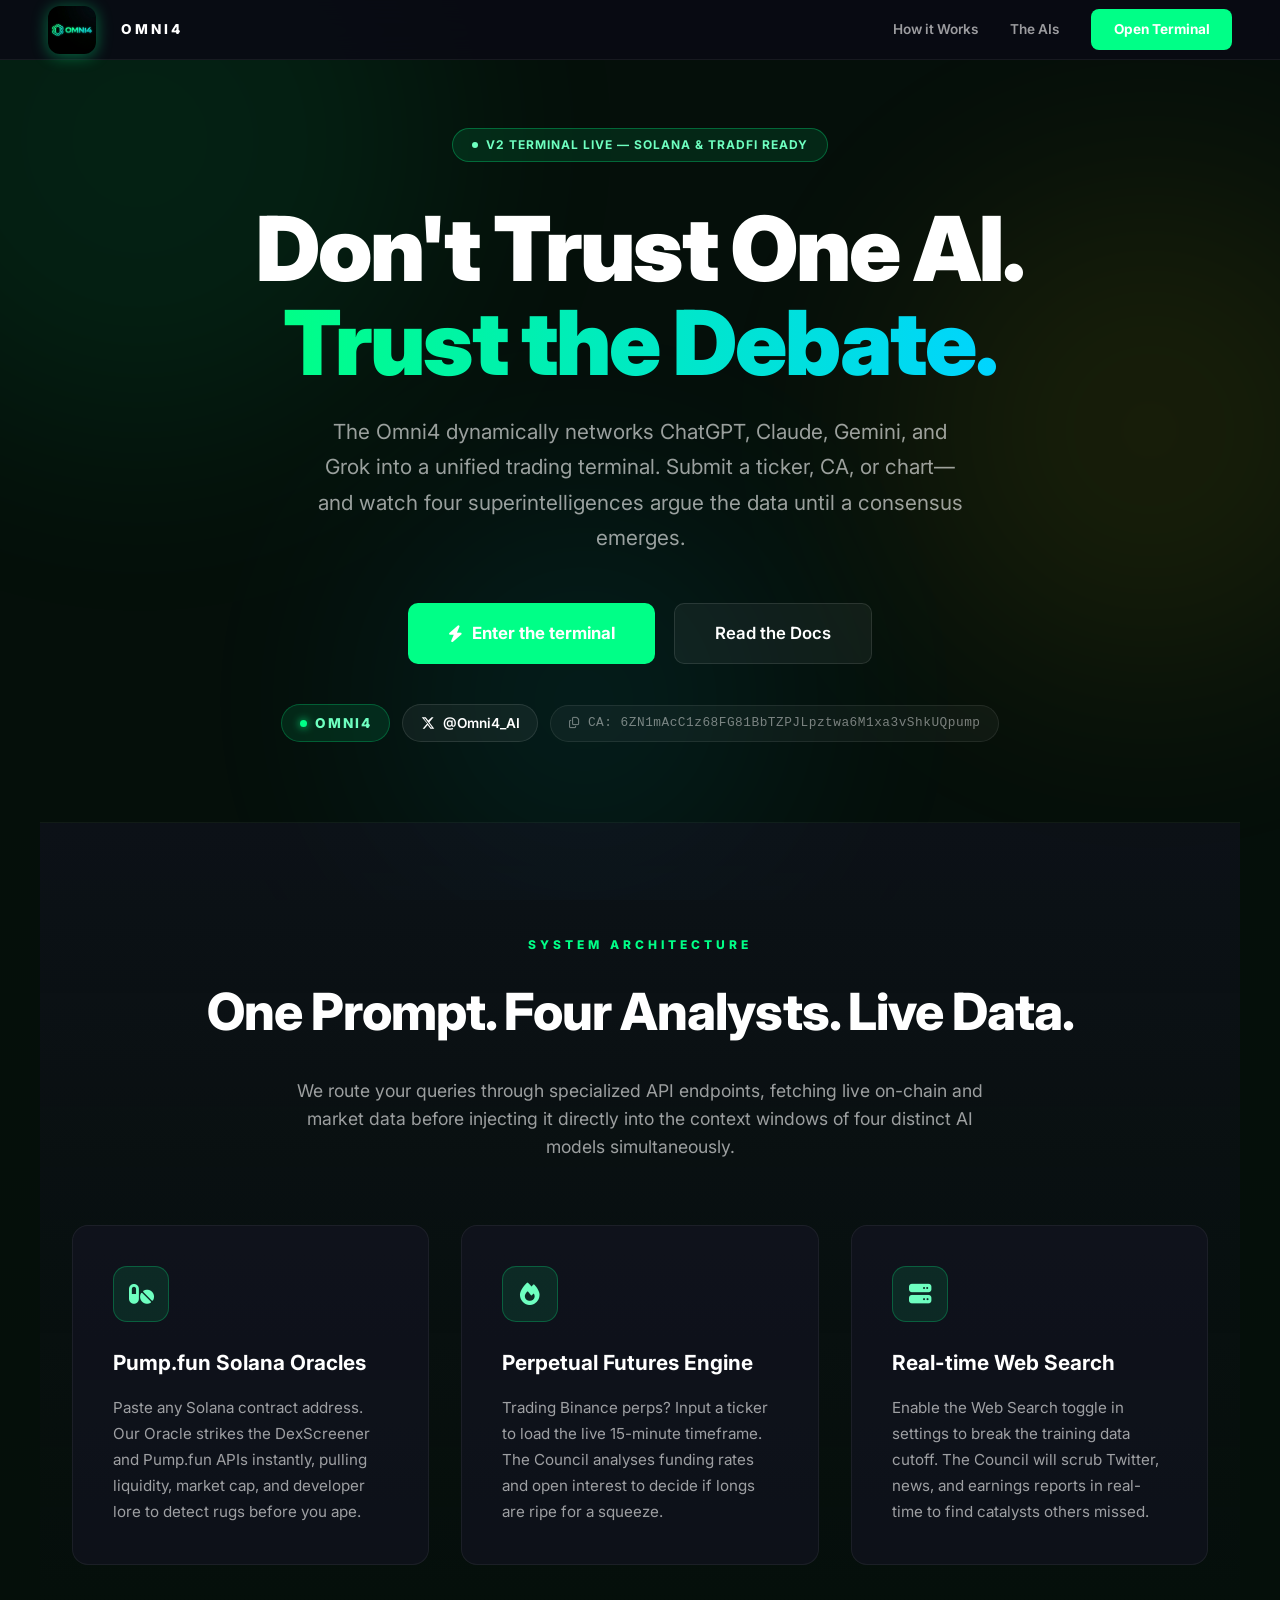
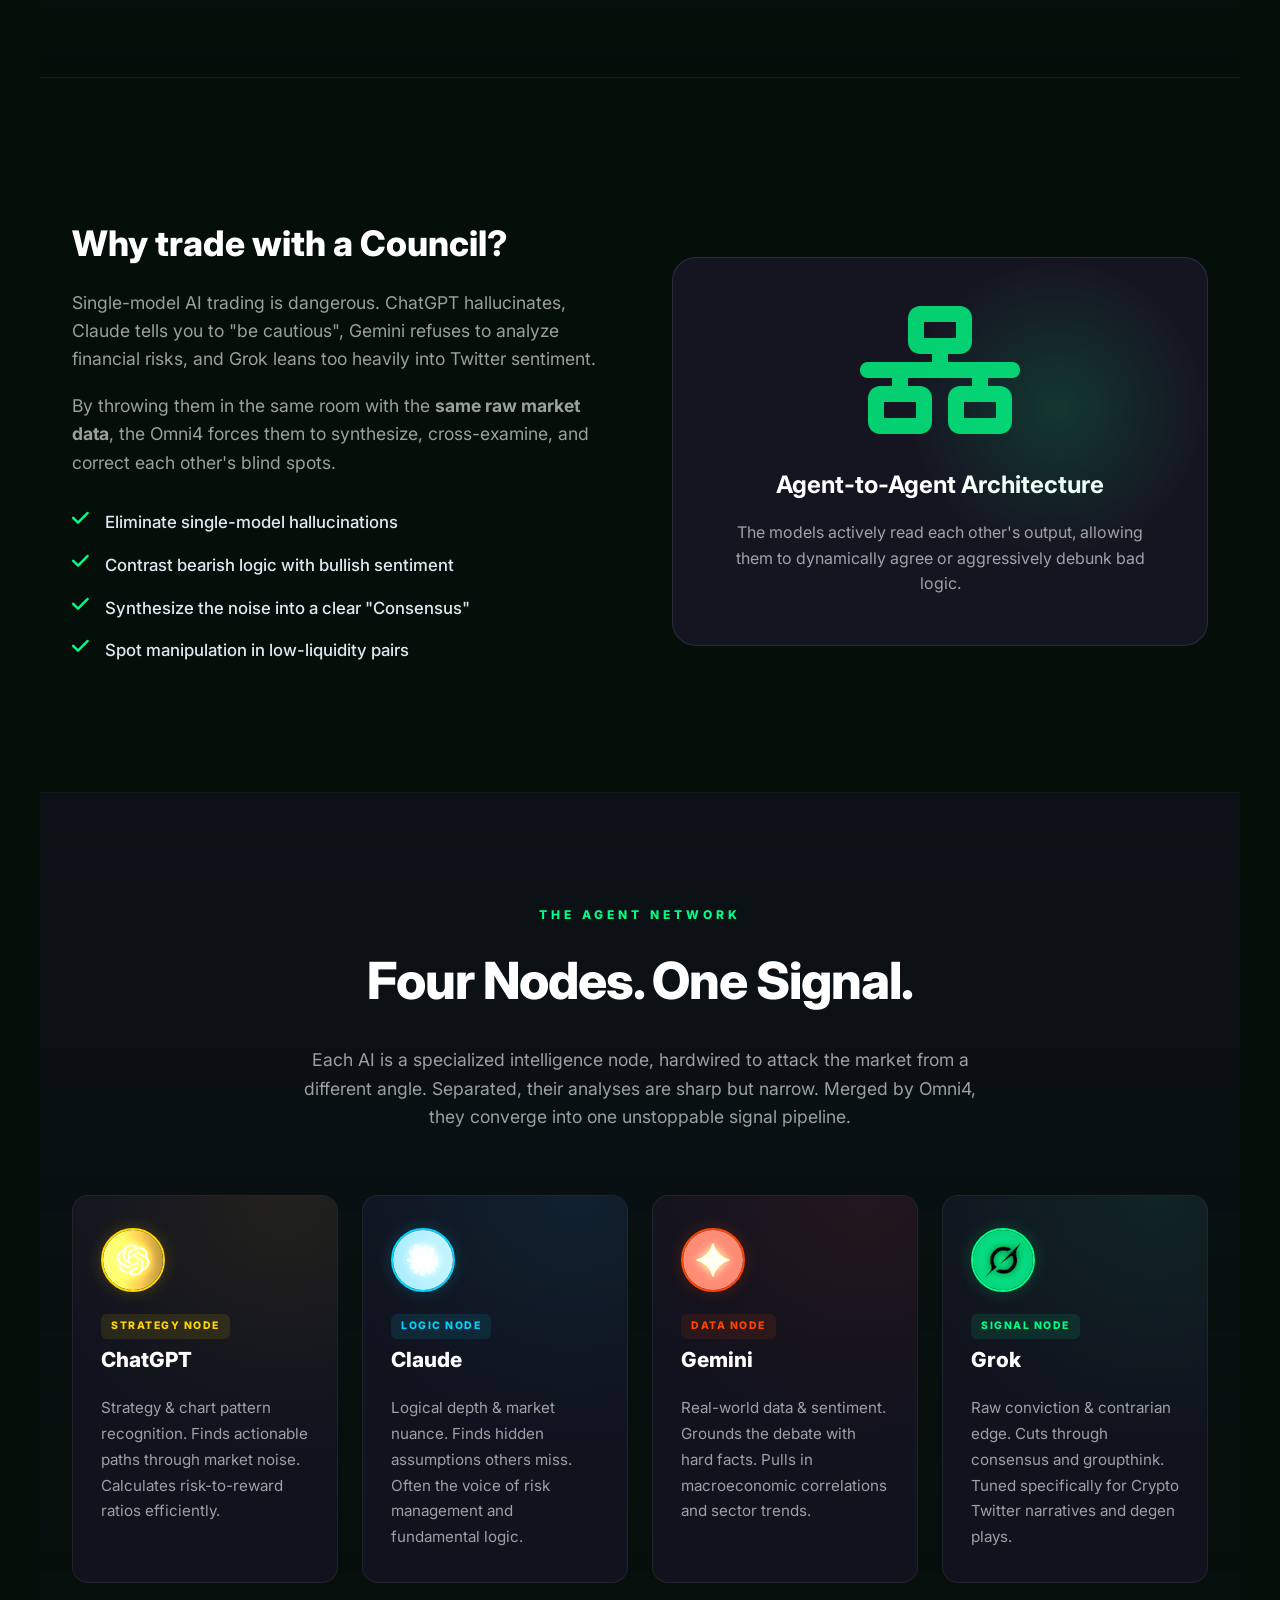
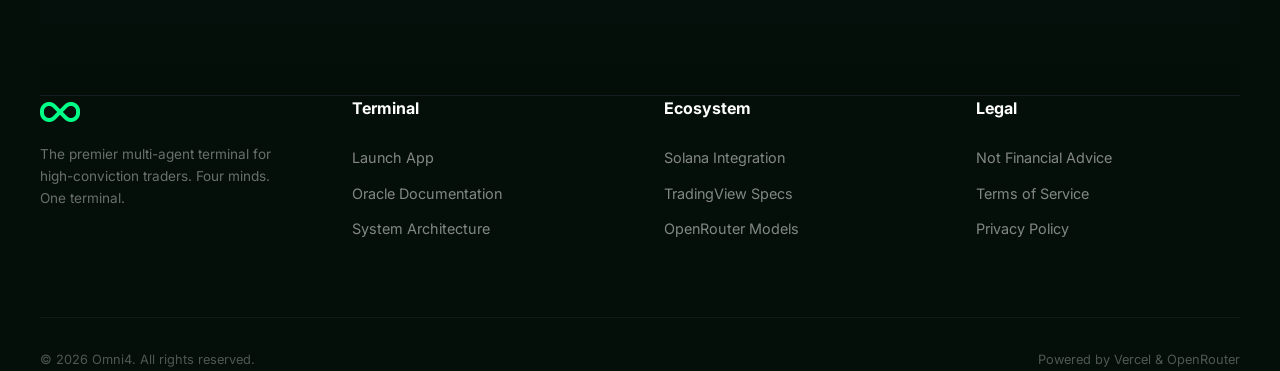
==== index.html @ 37077fad "Update CA and X link for launch" ====
<!DOCTYPE html>
<html lang="en">
<head>
    <meta charset="UTF-8">
    <meta name="viewport" content="width=device-width, initial-scale=1.0">
    <title>Omni4 – Multi-AI Trading Terminal</title>
    <meta name="description" content="Four AI minds. One decision. The Omni4 brings ChatGPT, Claude, Gemini and Grok together to analyse any token, chart or market in real-time.">
    
    <!-- Favicon and Social Meta -->
    <link rel="icon" type="image/png" href="omni4_logo.png">
    <link rel="apple-touch-icon" href="omni4_logo.png">
    <meta property="og:title" content="Omni4 – Multi-AI Trading Terminal">
    <meta property="og:description" content="Four AI minds. One decision. No fluff. The Omni4 terminal.">
    <meta property="og:image" content="omni4_logo.png">
    <meta name="twitter:card" content="summary_large_image">
    <link href="https://fonts.googleapis.com/css2?family=Inter:wght@300;400;500;600;700;800;900&display=swap" rel="stylesheet">
    <link rel="stylesheet" href="https://cdnjs.cloudflare.com/ajax/libs/font-awesome/6.5.1/css/all.min.css">
    <style>
        :root {
            --mind:    #FFD700;
            --space:   #00D4FF;
            --reality: #FF4500;
            --power:   #00FF87;
            --power2:  #00C9A7;
            --bg-dark: #050f0a;
            --panel:   #151522;
        }
        *, *::before, *::after { box-sizing: border-box; margin: 0; padding: 0; }
        body {
            font-family: 'Inter', sans-serif;
            background: var(--bg-dark);
            color: #e2e8f0;
            min-height: 100vh;
            overflow-x: hidden;
            line-height: 1.6;
        }

        /* ── ANIMATED ORB BG ── */
        .orbs {
            position: fixed; inset: 0; z-index: 0; pointer-events: none; overflow: hidden;
        }
        .orb {
            position: absolute; border-radius: 50%;
            filter: blur(120px); opacity: 0.08;
            animation: drift var(--d,28s) ease-in-out infinite alternate;
        }
        .orb-1 { width:600px;height:600px; background:var(--power); top:-160px; left:-160px; --d:32s; }
        .orb-2 { width:500px;height:500px; background:var(--mind);  top:20%; right:-120px; --d:24s; }
        .orb-3 { width:400px;height:400px; background:var(--space); bottom:0; left:30%; --d:20s; }
        @keyframes drift {
            from { transform: translate(0,0) scale(1); }
            to   { transform: translate(40px, 60px) scale(1.1); }
        }

        /* ── NAV ── */
        nav {
            position: fixed; top:0; left:0; right:0; z-index:100;
            height:60px;
            display:flex; align-items:center; padding:0 3rem;
            background: rgba(10,10,20,0.85);
            backdrop-filter: blur(16px);
            border-bottom: 1px solid rgba(255,255,255,0.06);
        }
        .nav-brand {
            display:flex; align-items:center; gap:0.65rem;
        }
        .nav-brand i { color:var(--power); font-size:1.2rem; }
        .nav-brand-name { font-size:0.85rem; font-weight:800; letter-spacing:3px; color:#fff; }
        .nav-right { margin-left:auto; display:flex; align-items:center; gap:2rem; }
        .nav-link { font-size:0.85rem; font-weight:600; color:rgba(255,255,255,0.6); text-decoration:none; transition:color 0.2s; }
        .nav-link:hover { color:#fff; }
        .nav-cta {
            background: var(--power);
            color:#fff; font-size:0.85rem; font-weight:700;
            padding:0.6rem 1.4rem; border-radius:8px;
            text-decoration:none;
            transition:all 0.2s;
        }
        .nav-cta:hover { background:#00c96b; transform:translateY(-1px); box-shadow:0 6px 20px rgba(0,255,135,0.4); }

        /* ── LAYOUT ── */
        .wrapper { position:relative; z-index:1; }

        /* ── HERO ── */
        .hero {
            min-height:90vh;
            display:flex; flex-direction:column;
            align-items:center; justify-content:center;
            padding: 8rem 2rem 5rem;
            text-align:center;
        }
        .hero-badge {
            display:inline-flex; align-items:center; gap:0.5rem;
            background:rgba(0,255,135,0.1);
            border:1px solid rgba(0,255,135,0.3);
            color:#6effc0; font-size:0.75rem; font-weight:700;
            letter-spacing:1px; text-transform:uppercase;
            padding:0.4rem 1.2rem; border-radius:99px;
            margin-bottom:2.5rem;
        }
        .hero-badge-dot {
            width:6px; height:6px; border-radius:50%;
            background:#6effc0; animation:blink 2s infinite;
        }
        @keyframes blink { 0%,100%{opacity:1} 50%{opacity:.3} }

        .hero-title {
            font-size: clamp(3rem, 7vw, 6rem);
            font-weight:900;
            line-height:1.05;
            letter-spacing:-2px;
            color:#fff;
            max-width:1000px;
        }
        .hero-title .highlight {
            background: linear-gradient(90deg, var(--power), var(--space));
            -webkit-background-clip:text; background-clip:text;
            -webkit-text-fill-color:transparent;
        }

        .hero-sub {
            font-size: clamp(1.1rem, 2vw, 1.3rem);
            color:rgba(255,255,255,0.6);
            max-width:650px;
            line-height:1.7;
            margin-top:1.5rem;
        }

        .hero-actions {
            display:flex; gap:1.2rem; margin-top:3rem; flex-wrap:wrap; justify-content:center;
        }
        .btn-primary {
            background:var(--power); color:#fff;
            font-weight:700; font-size:1.05rem;
            padding:1rem 2.5rem; border-radius:10px;
            text-decoration:none; transition:all 0.2s;
            display:flex; align-items:center; gap:0.6rem;
        }
        .btn-primary:hover { background:#00c96b; transform:translateY(-2px); box-shadow:0 12px 30px rgba(0,255,135,0.45); }
        .btn-secondary {
            background:rgba(255,255,255,0.05); color:#fff;
            font-weight:600; font-size:1.05rem;
            padding:1rem 2.5rem; border-radius:10px;
            text-decoration:none; border:1px solid rgba(255,255,255,0.1);
            transition:all 0.2s;
        }
        .btn-secondary:hover { background:rgba(255,255,255,0.1); }

        /* ── SECTION ARCHITECTURE ── */
        .section {
            padding: 7rem 2rem;
            max-width:1200px; margin:0 auto;
        }
        .section-dark {
            background: linear-gradient(to bottom, rgba(20,20,36,0.5), transparent);
            border-top: 1px solid rgba(255,255,255,0.05);
            border-bottom: 1px solid rgba(255,255,255,0.05);
        }
        .section-label {
            text-align:center; font-size:0.75rem; font-weight:800;
            letter-spacing:4px; text-transform:uppercase;
            color:var(--power); margin-bottom:1rem;
        }
        .section-title {
            text-align:center; font-size:clamp(2rem,4vw,3.2rem);
            font-weight:800; color:#fff; letter-spacing:-1px; margin-bottom:1.5rem;
        }
        .section-p {
            text-align:center; color:rgba(255,255,255,0.6); max-width:700px; margin:0 auto 4rem; font-size:1.1rem;
        }

        /* ── HOW IT WORKS (GRID) ── */
        .features-grid {
            display:grid; grid-template-columns:repeat(auto-fit,minmax(320px,1fr)); gap:2rem;
        }
        .feature-box {
            background:rgba(20,20,36,0.6); border:1px solid rgba(255,255,255,0.06);
            border-radius:16px; padding:2.5rem; text-align:left;
            transition:transform 0.2s, border-color 0.2s;
        }
        .feature-box:hover { transform:translateY(-5px); border-color:var(--power); }
        .feature-icon {
            width:56px; height:56px; border-radius:14px;
            background:rgba(0,255,135,0.1); border:1px solid rgba(0,255,135,0.25);
            display:flex; align-items:center; justify-content:center;
            font-size:1.4rem; color:#6effc0; margin-bottom:1.5rem;
        }
        .feature-title { font-size:1.3rem; font-weight:700; color:#fff; margin-bottom:1rem; }
        .feature-desc { font-size:0.95rem; color:rgba(255,255,255,0.6); line-height:1.7; }

        /* ── DATA PANEL (VISUAL) ── */
        .data-showcase {
            background: #060f0a; border:1px solid rgba(0,255,135,0.25);
            border-radius:20px; overflow:hidden;
            box-shadow: 0 30px 60px rgba(0,0,0,0.6);
            margin-top: 5rem;
        }
        .data-header {
            background:rgba(255,255,255,0.03); padding:1rem 2rem; border-bottom:1px solid rgba(255,255,255,0.05);
            display:flex; align-items:center; gap:1rem;
        }
        .data-dot { width:12px; height:12px; border-radius:50%; background:var(--power); }
        .data-content { padding:3rem; text-align:center; }
        .data-content img { max-width:100%; height:auto; border-radius:10px; opacity:0.8; }

        /* ── STONES GRID ── */
        .stones-grid {
            display:grid; grid-template-columns:repeat(auto-fit,minmax(260px,1fr)); gap:1.5rem;
        }
        .stone-card {
            background:rgba(20,20,36,0.8);
            border:1px solid rgba(255,255,255,0.07);
            border-radius:16px;
            padding:2rem 1.75rem;
            display:flex; flex-direction:column; gap:1.2rem;
            transition:all 0.3s cubic-bezier(0.4, 0, 0.2, 1);
            position:relative; overflow:hidden;
        }
        .stone-card::before {
            content:'';
            position:absolute; inset:0;
            background:radial-gradient(circle at 80% 0%, var(--sc, transparent), transparent 60%);
            opacity:0.07; pointer-events:none;
            transition:opacity 0.3s;
        }
        .stone-card:hover { transform:translateY(-6px); border-color:var(--sc,rgba(255,255,255,0.15)); box-shadow:0 25px 50px rgba(0,0,0,0.5); }
        .stone-card:hover::before { opacity:0.18; }

        .stone-card.mind    { --sc:var(--mind); }
        .stone-card.space   { --sc:var(--space); }
        .stone-card.reality { --sc:var(--reality); }
        .stone-card.power   { --sc:var(--power); }

        .stone-avatar {
            width:64px; height:64px; border-radius:50%;
            display:flex; align-items:center; justify-content:center;
            border:2px solid var(--sc, rgba(255,255,255,0.2));
            box-shadow:0 0 20px rgba(0,0,0,0.5);
            background:rgba(0,0,0,0.6);
            overflow:hidden;
        }
        .stone-avatar img { width:100%; height:100%; border-radius:50%; object-fit:cover; transform:scale(1.48); }

        .stone-name { font-size:1.3rem; font-weight:800; color:#fff; }
        .stone-tag  {
            display:inline-block; font-size:0.65rem; font-weight:800;
            letter-spacing:1.5px; text-transform:uppercase;
            padding:4px 10px; border-radius:6px;
            background:rgba(255,255,255,0.08);
            color:var(--sc, var(--text-2));
            margin-bottom:0.25rem;
        }
        .stone-desc { font-size:0.95rem; color:rgba(255,255,255,0.6); line-height:1.7; }

        /* ── INFO BLOCKS (WHY CHOOSE) ── */
        .info-grid {
            display:grid; grid-template-columns: 1fr 1fr; gap:4rem; align-items:center;
            margin-top:2rem;
        }
        .info-text h3 { font-size:2.2rem; font-weight:800; color:#fff; margin-bottom:1.5rem; line-height:1.2; }
        .info-text p { font-size:1.1rem; color:rgba(255,255,255,0.6); margin-bottom:1.2rem; }
        .info-list { list-style:none; margin-top:2rem; }
        .info-list li { display:flex; gap:1rem; margin-bottom:1rem; font-size:1.05rem; font-weight:500; }
        .info-list i { color:var(--power); font-size:1.2rem; }
        .info-visual { background:var(--panel); border:1px solid rgba(255,255,255,0.1); border-radius:24px; padding:3rem; position:relative; overflow:hidden; }
        .info-visual::after { content:''; position:absolute; top:0; right:0; width:300px; height:300px; background:radial-gradient(circle, rgba(0,255,135,0.15), transparent 70%); }
        
        @media (max-width: 900px) {
            .info-grid { grid-template-columns: 1fr; gap:2rem; }
            .info-visual { order: -1; }
        }
        
        @media (max-width: 768px) {
            /* ── NAV ── */
            nav { padding: 0 1.25rem; height: 65px; background: rgba(10,10,20,0.95); }
            .nav-link { display: none; }
            .nav-cta { padding: 0.5rem 1rem; font-size: 0.75rem; border-radius: 6px; box-shadow: 0 0 15px rgba(0,255,135,0.2); }
            .nav-brand { gap: 0.5rem; }
            
            /* ── HERO OVERHAUL ── */
            .hero { padding: 8rem 1.25rem 4rem; min-height: auto; }
            
            /* Sleeker mobile badge */
            .hero-badge { 
                margin-bottom: 2rem; 
                font-size: 0.7rem; 
                padding: 0.4rem 1rem; 
                background: rgba(0,255,135,0.07);
                border-color: rgba(0,255,135,0.2);
                backdrop-filter: blur(10px);
            }
            
            /* Tighter, punchier hero text */
            .hero-title { font-size: 2.8rem; margin-bottom: 1.25rem; letter-spacing: -1.5px; }
            .hero-sub { font-size: 1.05rem; padding: 0 0.5rem; margin-bottom: 2.5rem; line-height: 1.6; }
            
            /* Premium stacked buttons */
            .hero-actions { flex-direction: column; width: 100%; gap: 1rem; margin-top: 0; }
            .btn-primary, .btn-secondary { 
                width: 100%; 
                justify-content: center; 
                padding: 1.15rem; 
                font-size: 1.1rem;
                border-radius: 12px;
            }
            .btn-primary {
                box-shadow: 0 4px 25px rgba(0,255,135,0.3);
            }
            .btn-secondary {
                background: rgba(255,255,255,0.03);
                backdrop-filter: blur(10px);
                border-color: rgba(255,255,255,0.08);
            }
            .btn-primary:active, .btn-secondary:active { transform: scale(0.98); }
            
            /* ── RHYTHM & SPACING ── */
            .section { padding: 5rem 1.25rem; }
            .section-label { font-size: 0.7rem; letter-spacing: 3px; margin-bottom: 0.75rem; }
            .section-title { font-size: 2rem; margin-bottom: 1.25rem; letter-spacing: -0.5px; }
            .section-p { font-size: 1rem; margin-bottom: 3rem; }
            
            /* ── DATA GRID (Features) ── */
            .data-grid { grid-template-columns: 1fr; gap: 1.5rem; }
            .data-item { padding: 1.5rem; border-radius: 16px; background: rgba(20,20,36,0.5); }
            
            /* ── STONES GRID ── */
            .stones-grid { grid-template-columns: 1fr; gap: 1.25rem; }
            .stone-card { 
                padding: 1.5rem; 
                border-radius: 16px;
                background: linear-gradient(145deg, rgba(20,20,36,0.9), rgba(15,15,25,0.95));
                border-color: rgba(255,255,255,0.04);
            }
            .stone-card::after {
                content: '';
                position: absolute; top: 0; left: 0; right: 0; height: 1px;
                background: linear-gradient(90deg, transparent, var(--sc), transparent);
                opacity: 0.3;
            }
            
            /* ── INFO BLOCKS ── */
            .info-grid { gap: 2.5rem; margin-top: 1rem; }
            .info-visual { padding: 1.5rem; border-radius: 16px; }
            .info-text h3 { font-size: 1.8rem; margin-bottom: 1rem; }
            .info-text p { font-size: 1rem; line-height: 1.6; }
            .info-list { margin-top: 1.5rem; }
            .info-list li { font-size: 1rem; align-items: flex-start; }
            .info-list i { margin-top: 4px; }
            
            /* ── FOOTER ── */
            footer { padding: 4rem 1.5rem 2rem; }
            .footer-content { gap: 2.5rem; }
            .footer-col { text-align: center; }
            .footer-col h4 { font-size: 1.1rem; }
            .footer-brand p { margin: 0 auto; line-height: 1.6; }
            .footer-bottom { 
                flex-direction: column; gap: 1.25rem; 
                text-align: center; margin-top: 3rem; 
                padding-top: 1.5rem;
            }
        }
        .footer-content {
            max-width:1200px; margin:0 auto;
            display:grid; grid-template-columns: repeat(auto-fit, minmax(200px, 1fr)); gap:3rem;
        }
        .footer-col h4 { color:#fff; font-size:1rem; margin-bottom:1.5rem; font-weight:700; }
        .footer-col a { display:block; color:rgba(255,255,255,0.5); text-decoration:none; margin-bottom:0.8rem; font-size:0.9rem; transition:color 0.2s; }
        .footer-col a:hover { color:var(--power); }
        .footer-brand i { color:var(--power); font-size:2rem; margin-bottom:1rem; }
        .footer-brand p { color:rgba(255,255,255,0.4); font-size:0.85rem; max-width:250px; }
        .footer-bottom {
            max-width:1200px; margin:4rem auto 0; padding-top:2rem;
            border-top:1px solid rgba(255,255,255,0.05);
            display:flex; justify-content:space-between; color:rgba(255,255,255,0.3); font-size:0.8rem;
        }
        /* Mobile Responsiveness */
        @media (max-width: 768px) {
            nav { flex-direction: column; padding: 15px; gap: 15px; text-align: center; }
            .nav-right { flex-direction: column; width: 100%; gap: 10px; }
            .nav-right a, .nav-right button { width: 100%; justify-content: center; }
            .hero h1 { font-size: 2.5rem; line-height: 1.1; }
            .hero-subtitle { font-size: 1rem; padding: 0 15px; }
            .stones-grid, .arch-grid { grid-template-columns: 1fr; padding: 0 15px; }
            .section-title { font-size: 2rem; }
            .stones-section, .architecture-section { padding: 40px 0; }
        }
    </style>
</head>
<body>
    <div class="orbs">
        <div class="orb orb-1"></div>
        <div class="orb orb-2"></div>
        <div class="orb orb-3"></div>
    </div>

    <!-- NAVBAR -->
    <nav>
        <div class="nav-brand">
            <img src="omni4_logo.png" alt="Omni4 Logo" style="height:48px; width:auto; border-radius:12px; margin-right:15px; filter: drop-shadow(0 2px 8px rgba(0,255,135,0.4));">
            <span class="nav-brand-name">OMNI4</span>
        </div>
        <div class="nav-right">
            <a href="#how-it-works" class="nav-link">How it Works</a>
            <a href="#the-council" class="nav-link">The AIs</a>
            <a href="app.html" class="nav-cta">Open Terminal</a>
        </div>
    </nav>

    <div class="wrapper">
        <!-- HERO -->
        <section class="hero">
            <div class="hero-badge">
                <div class="hero-badge-dot"></div>
                V2 TERMINAL LIVE — SOLANA & TRADFI READY
            </div>
            <h1 class="hero-title">
                Don't Trust One AI.<br>
                <span class="highlight">Trust the Debate.</span>
            </h1>
            <p class="hero-sub">
                The Omni4 dynamically networks ChatGPT, Claude, Gemini, and Grok into a unified trading terminal. Submit a ticker, CA, or chart—and watch four superintelligences argue the data until a consensus emerges.
            </p>
            <div class="hero-actions">
                <a href="app.html" class="btn-primary">
                    <i class="fa-solid fa-bolt"></i> Enter the terminal
                </a>
                <a href="#how-it-works" class="btn-secondary">Read the Docs</a>
            </div>
            <div style="margin-top:2.5rem; display:flex; flex-wrap:wrap; align-items:center; justify-content:center; gap:0.75rem;">
                <!-- Ticker pill -->
                <div style="display:flex;align-items:center;gap:0.5rem;background:rgba(0,255,135,0.1);border:1px solid rgba(0,255,135,0.25);padding:0.45rem 1.1rem;border-radius:99px;">
                    <div style="width:7px;height:7px;border-radius:50%;background:#00FF87;box-shadow:0 0 8px #00FF87;animation:blink 2s infinite;"></div>
                    <span style="font-size:0.85rem;font-weight:800;letter-spacing:2px;color:#6effc0;">OMNI4</span>
                </div>
                <!-- X / Twitter link -->
                <a href="https://x.com/Omni4_AI" target="_blank" rel="noopener" style="display:flex;align-items:center;gap:0.5rem;background:rgba(255,255,255,0.05);border:1px solid rgba(255,255,255,0.1);padding:0.45rem 1.1rem;border-radius:99px;text-decoration:none;color:#fff;font-size:0.85rem;font-weight:600;transition:all 0.2s;" onmouseover="this.style.borderColor='#6effc0';this.style.color='#6effc0'" onmouseout="this.style.borderColor='rgba(255,255,255,0.1)';this.style.color='#fff'">
                    <svg width="14" height="14" viewBox="0 0 24 24" fill="currentColor"><path d="M18.244 2.25h3.308l-7.227 8.26 8.502 11.24H16.17l-4.714-6.231-5.401 6.231H2.744l7.737-8.835L1.254 2.25H8.08l4.261 5.632 5.903-5.632zm-1.161 17.52h1.833L7.084 4.126H5.117z"/></svg>
                    @Omni4_AI
                </a>
                <!-- CA copy box -->
                <div id="ca-box" onclick="navigator.clipboard.writeText('6ZN1mAcC1z68FG81BbTZPJLpztwa6M1xa3vShkUQpump'); this.querySelector('.ca-label').textContent='Copied!'; setTimeout(()=>this.querySelector('.ca-label').textContent='CA: 6ZN1mAcC1z68FG81BbTZPJLpztwa6M1xa3vShkUQpump',2000);"
                    style="display:flex;align-items:center;gap:0.5rem;background:rgba(255,255,255,0.04);border:1px solid rgba(255,255,255,0.08);padding:0.45rem 1.1rem;border-radius:99px;cursor:pointer;transition:all 0.2s;"
                    onmouseover="this.style.borderColor='rgba(155,48,255,0.5)'" onmouseout="this.style.borderColor='rgba(255,255,255,0.08)'">
                    <i class="fa-regular fa-copy" style="font-size:0.75rem;color:rgba(255,255,255,0.4);"></i>
                    <span class="ca-label" style="font-size:0.8rem;color:rgba(255,255,255,0.45);font-family:monospace;letter-spacing:0.5px;">CA: 6ZN1mAcC1z68FG81BbTZPJLpztwa6M1xa3vShkUQpump</span>
                </div>
            </div>

        </section>

        <!-- HOW IT WORKS -->
        <section class="section section-dark" id="how-it-works">
            <p class="section-label">System Architecture</p>
            <h2 class="section-title">One Prompt. Four Analysts. Live Data.</h2>
            <p class="section-p">We route your queries through specialized API endpoints, fetching live on-chain and market data before injecting it directly into the context windows of four distinct AI models simultaneously.</p>
            
            <div class="features-grid">
                <div class="feature-box">
                    <div class="feature-icon"><i class="fa-solid fa-pills"></i></div>
                    <h3 class="feature-title">Pump.fun Solana Oracles</h3>
                    <p class="feature-desc">Paste any Solana contract address. Our Oracle strikes the DexScreener and Pump.fun APIs instantly, pulling liquidity, market cap, and developer lore to detect rugs before you ape.</p>
                </div>
                <div class="feature-box">
                    <div class="feature-icon"><i class="fa-solid fa-fire"></i></div>
                    <h3 class="feature-title">Perpetual Futures Engine</h3>
                    <p class="feature-desc">Trading Binance perps? Input a ticker to load the live 15-minute timeframe. The Council analyses funding rates and open interest to decide if longs are ripe for a squeeze.</p>
                </div>
                <div class="feature-box">
                    <div class="feature-icon"><i class="fa-solid fa-server"></i></div>
                    <h3 class="feature-title">Real-time Web Search</h3>
                    <p class="feature-desc">Enable the Web Search toggle in settings to break the training data cutoff. The Council will scrub Twitter, news, and earnings reports in real-time to find catalysts others missed.</p>
                </div>
            </div>
        </section>

        <!-- WHY THE COUNCIL -->
        <section class="section">
            <div class="info-grid">
                <div class="info-text">
                    <h3>Why trade with a Council?</h3>
                    <p>Single-model AI trading is dangerous. ChatGPT hallucinates, Claude tells you to "be cautious", Gemini refuses to analyze financial risks, and Grok leans too heavily into Twitter sentiment.</p>
                    <p>By throwing them in the same room with the <strong>same raw market data</strong>, the Omni4 forces them to synthesize, cross-examine, and correct each other's blind spots.</p>
                    <ul class="info-list">
                        <li><i class="fa-solid fa-check"></i> Eliminate single-model hallucinations</li>
                        <li><i class="fa-solid fa-check"></i> Contrast bearish logic with bullish sentiment</li>
                        <li><i class="fa-solid fa-check"></i> Synthesize the noise into a clear "Consensus"</li>
                        <li><i class="fa-solid fa-check"></i> Spot manipulation in low-liquidity pairs</li>
                    </ul>
                </div>
                <div class="info-visual" style="text-align:center;">
                    <i class="fa-solid fa-network-wired" style="font-size:8rem; color:var(--power); opacity:0.8;"></i>
                    <h4 style="margin-top:2rem; font-size:1.5rem; color:#fff;">Agent-to-Agent Architecture</h4>
                    <p style="color:rgba(255,255,255,0.6); margin-top:1rem;">The models actively read each other's output, allowing them to dynamically agree or aggressively debunk bad logic.</p>
                </div>
            </div>
        </section>

        <!-- THE NODES -->
        <section class="section section-dark" id="the-council">
            <p class="section-label">The Agent Network</p>
            <h2 class="section-title">Four Nodes. One Signal.</h2>
            <p class="section-p">Each AI is a specialized intelligence node, hardwired to attack the market from a different angle. Separated, their analyses are sharp but narrow. Merged by Omni4, they converge into one unstoppable signal pipeline.</p>
            
            <div class="stones-grid">
                <div class="stone-card mind">
                    <div class="stone-avatar" style="border-color:var(--mind);box-shadow:0 0 16px rgba(255,215,0,0.2);">
                        <img src="gpt_logo.png" alt="ChatGPT" style="filter:sepia(1) saturate(2.5) hue-rotate(5deg) brightness(1.2) drop-shadow(0 2px 3px rgba(0,0,0,0.7));">
                    </div>
                    <div>
                        <div class="stone-tag" style="background:rgba(255,215,0,0.1);color:var(--mind);">STRATEGY NODE</div>
                        <div class="stone-name">ChatGPT</div>
                    </div>
                    <p class="stone-desc">Strategy & chart pattern recognition. Finds actionable paths through market noise. Calculates risk-to-reward ratios efficiently.</p>
                </div>
                <div class="stone-card space">
                    <div class="stone-avatar" style="border-color:var(--space);box-shadow:0 0 16px rgba(0,212,255,0.2);">
                        <img src="claude_logo.png" alt="Claude" style="filter:sepia(1) saturate(2.5) hue-rotate(175deg) brightness(1.1) drop-shadow(0 2px 3px rgba(0,0,0,0.7));">
                    </div>
                    <div>
                        <div class="stone-tag" style="background:rgba(0,212,255,0.1);color:var(--space);">LOGIC NODE</div>
                        <div class="stone-name">Claude</div>
                    </div>
                    <p class="stone-desc">Logical depth & market nuance. Finds hidden assumptions others miss. Often the voice of risk management and fundamental logic.</p>
                </div>
                <div class="stone-card reality">
                    <div class="stone-avatar" style="border-color:var(--reality);box-shadow:0 0 16px rgba(255,69,0,0.2);">
                        <img src="gemini_logo.png" alt="Gemini" style="filter:sepia(1) saturate(3) hue-rotate(320deg) brightness(1.1) drop-shadow(0 2px 3px rgba(0,0,0,0.7));">
                    </div>
                    <div>
                        <div class="stone-tag" style="background:rgba(255,69,0,0.1);color:var(--reality);">DATA NODE</div>
                        <div class="stone-name">Gemini</div>
                    </div>
                    <p class="stone-desc">Real-world data & sentiment. Grounds the debate with hard facts. Pulls in macroeconomic correlations and sector trends.</p>
                </div>
                <div class="stone-card power">
                    <div class="stone-avatar" style="border-color:var(--power);box-shadow:0 0 16px rgba(0,255,135,0.2);">
                        <img src="grok_logo.png" alt="Grok" style="filter:sepia(1) saturate(4) hue-rotate(100deg) brightness(0.9) drop-shadow(0 2px 3px rgba(0,0,0,0.7));">
                    </div>
                    <div>
                        <div class="stone-tag" style="background:rgba(0,255,135,0.1);color:var(--power);">SIGNAL NODE</div>
                        <div class="stone-name">Grok</div>
                    </div>
                    <p class="stone-desc">Raw conviction & contrarian edge. Cuts through consensus and groupthink. Tuned specifically for Crypto Twitter narratives and degen plays.</p>
                </div>
            </div>
        </section>

        <!-- FOOTER -->
        <footer>
            <div class="footer-content">
                <div class="footer-brand">
                    <i class="fa-solid fa-infinity"></i>
                    <p>The premier multi-agent terminal for high-conviction traders. Four minds. One terminal.</p>
                </div>
                <div class="footer-col">
                    <h4>Terminal</h4>
                    <a href="app.html">Launch App</a>
                    <a href="#">Oracle Documentation</a>
                    <a href="#">System Architecture</a>
                </div>
                <div class="footer-col">
                    <h4>Ecosystem</h4>
                    <a href="#">Solana Integration</a>
                    <a href="#">TradingView Specs</a>
                    <a href="#">OpenRouter Models</a>
                </div>
                <div class="footer-col">
                    <h4>Legal</h4>
                    <a href="#">Not Financial Advice</a>
                    <a href="#">Terms of Service</a>
                    <a href="#">Privacy Policy</a>
                </div>
            </div>
            <div class="footer-bottom">
                <span>&copy; 2026 Omni4. All rights reserved.</span>
                <span>Powered by Vercel & OpenRouter</span>
            </div>
        </footer>
    </div>
</body>
</html>
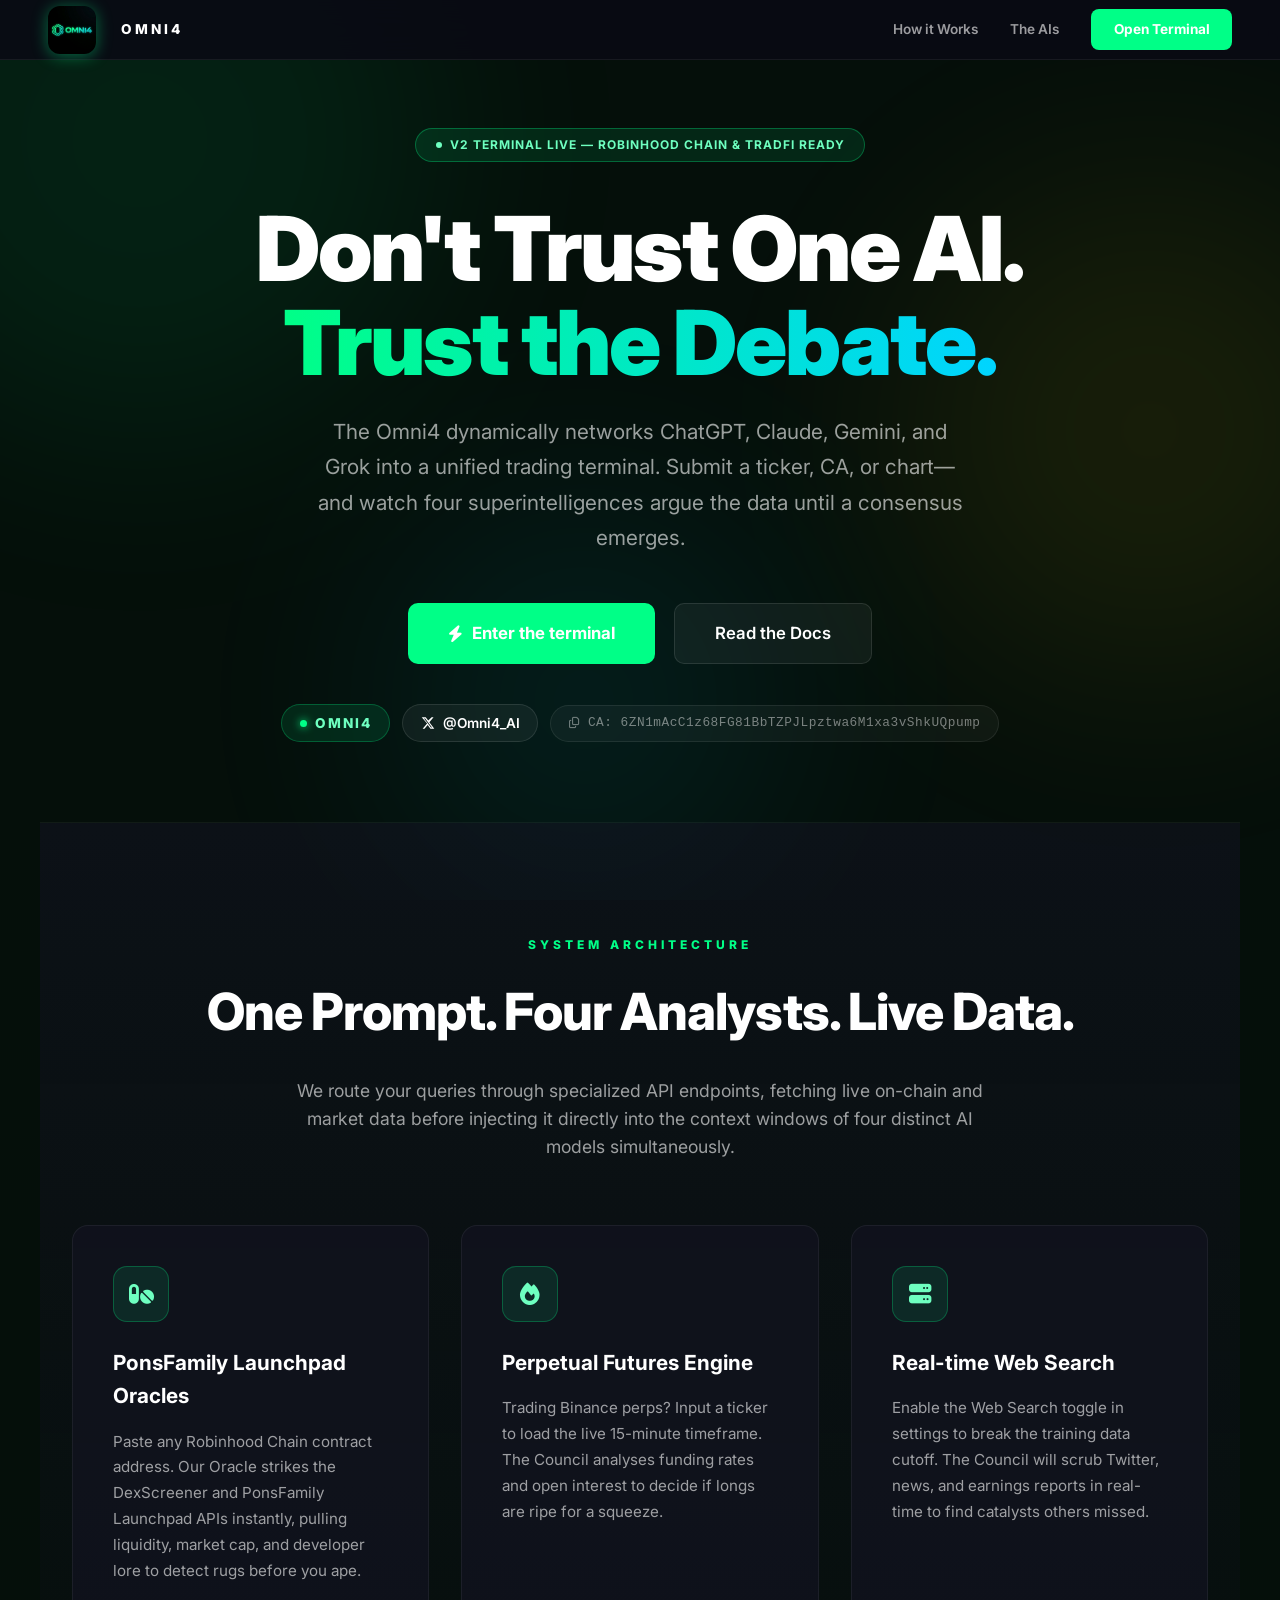
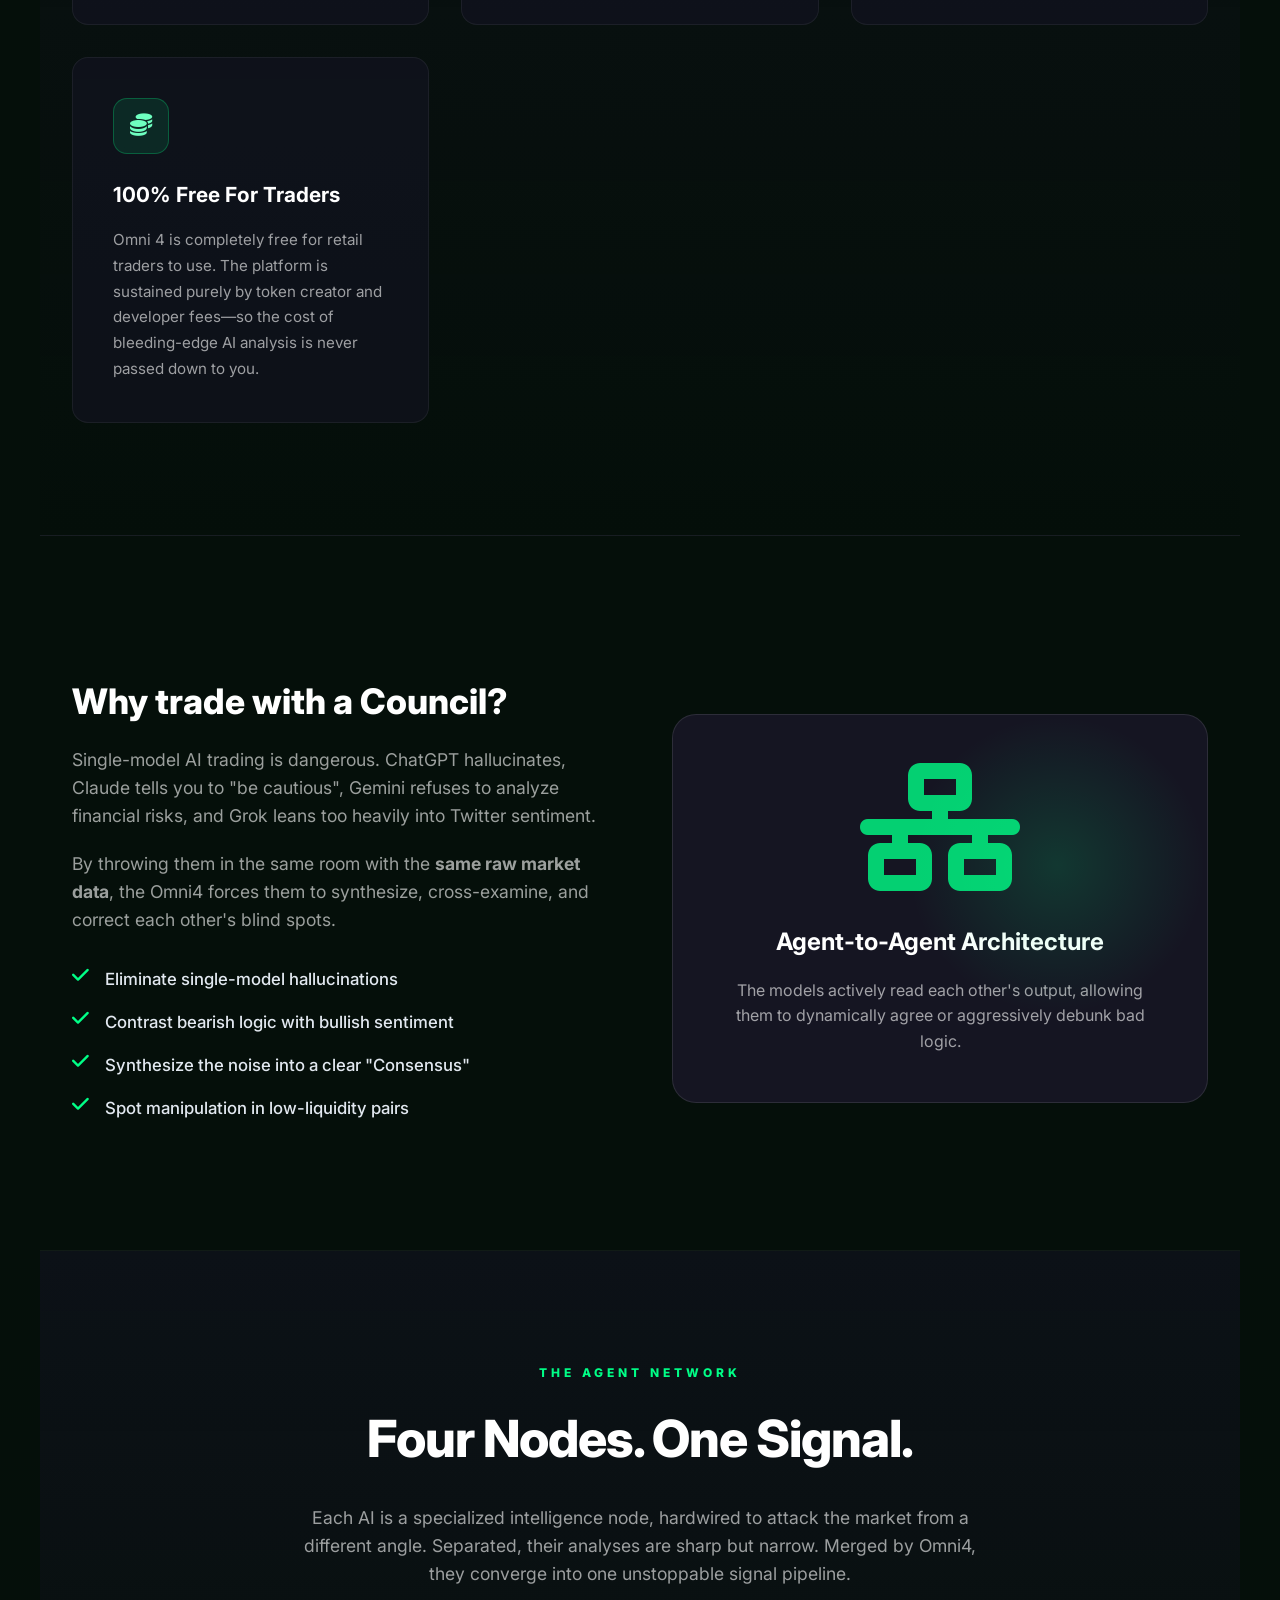
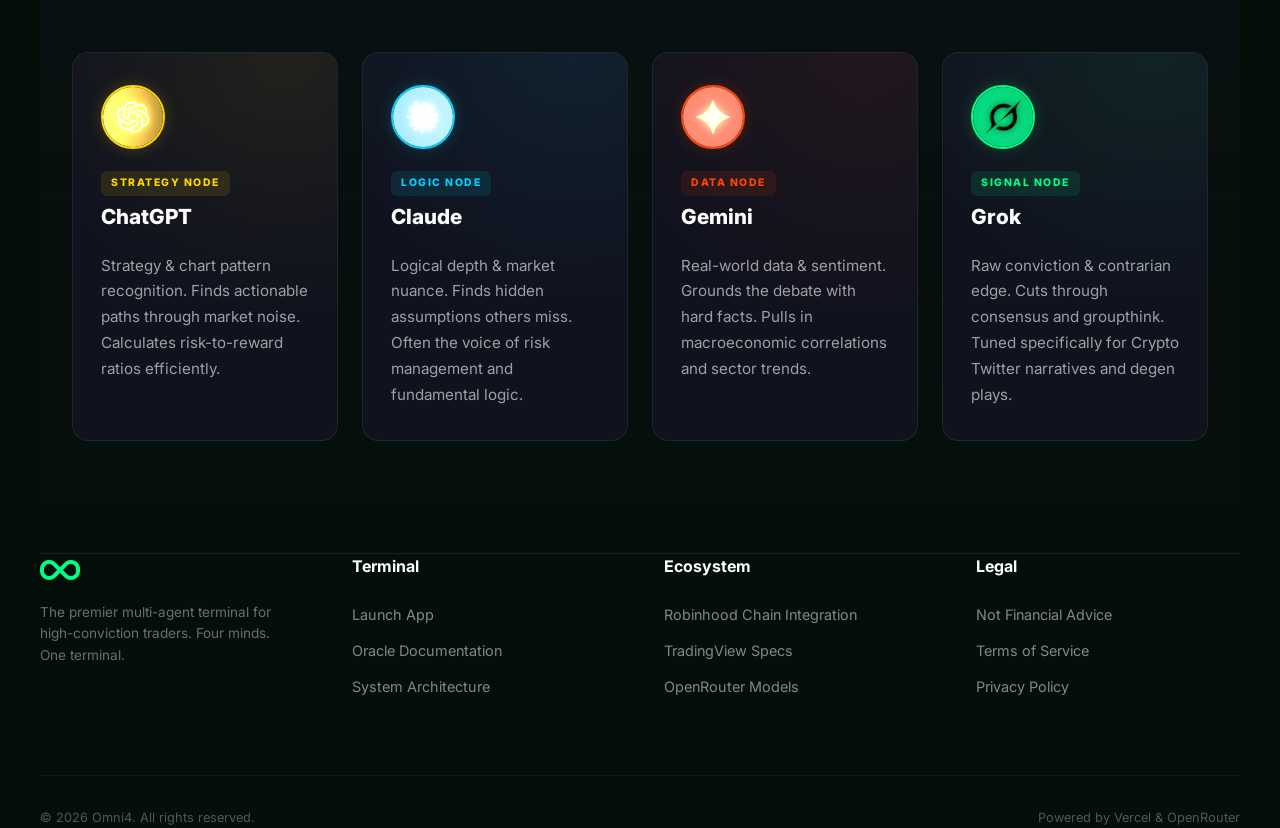
==== commit 0560453d: "Pivot to Robinhood Chain, integrate PonsFamily Launchpad, add fee explanation" ====
--- a/index.html
+++ b/index.html
@@ -411,7 +411,7 @@
         <section class="hero">
             <div class="hero-badge">
                 <div class="hero-badge-dot"></div>
-                V2 TERMINAL LIVE — SOLANA & TRADFI READY
+                V2 TERMINAL LIVE — ROBINHOOD CHAIN & TRADFI READY
             </div>
             <h1 class="hero-title">
                 Don't Trust One AI.<br>
@@ -457,8 +457,8 @@
             <div class="features-grid">
                 <div class="feature-box">
                     <div class="feature-icon"><i class="fa-solid fa-pills"></i></div>
-                    <h3 class="feature-title">Pump.fun Solana Oracles</h3>
-                    <p class="feature-desc">Paste any Solana contract address. Our Oracle strikes the DexScreener and Pump.fun APIs instantly, pulling liquidity, market cap, and developer lore to detect rugs before you ape.</p>
+                    <h3 class="feature-title">PonsFamily Launchpad Oracles</h3>
+                    <p class="feature-desc">Paste any Robinhood Chain contract address. Our Oracle strikes the DexScreener and PonsFamily Launchpad APIs instantly, pulling liquidity, market cap, and developer lore to detect rugs before you ape.</p>
                 </div>
                 <div class="feature-box">
                     <div class="feature-icon"><i class="fa-solid fa-fire"></i></div>
@@ -469,6 +469,11 @@
                     <div class="feature-icon"><i class="fa-solid fa-server"></i></div>
                     <h3 class="feature-title">Real-time Web Search</h3>
                     <p class="feature-desc">Enable the Web Search toggle in settings to break the training data cutoff. The Council will scrub Twitter, news, and earnings reports in real-time to find catalysts others missed.</p>
+                </div>
+                <div class="feature-box">
+                    <div class="feature-icon"><i class="fa-solid fa-coins"></i></div>
+                    <h3 class="feature-title">100% Free For Traders</h3>
+                    <p class="feature-desc">Omni 4 is completely free for retail traders to use. The platform is sustained purely by token creator and developer fees—so the cost of bleeding-edge AI analysis is never passed down to you.</p>
                 </div>
             </div>
         </section>
@@ -560,7 +565,7 @@
                 </div>
                 <div class="footer-col">
                     <h4>Ecosystem</h4>
-                    <a href="#">Solana Integration</a>
+                    <a href="#">Robinhood Chain Integration</a>
                     <a href="#">TradingView Specs</a>
                     <a href="#">OpenRouter Models</a>
                 </div>
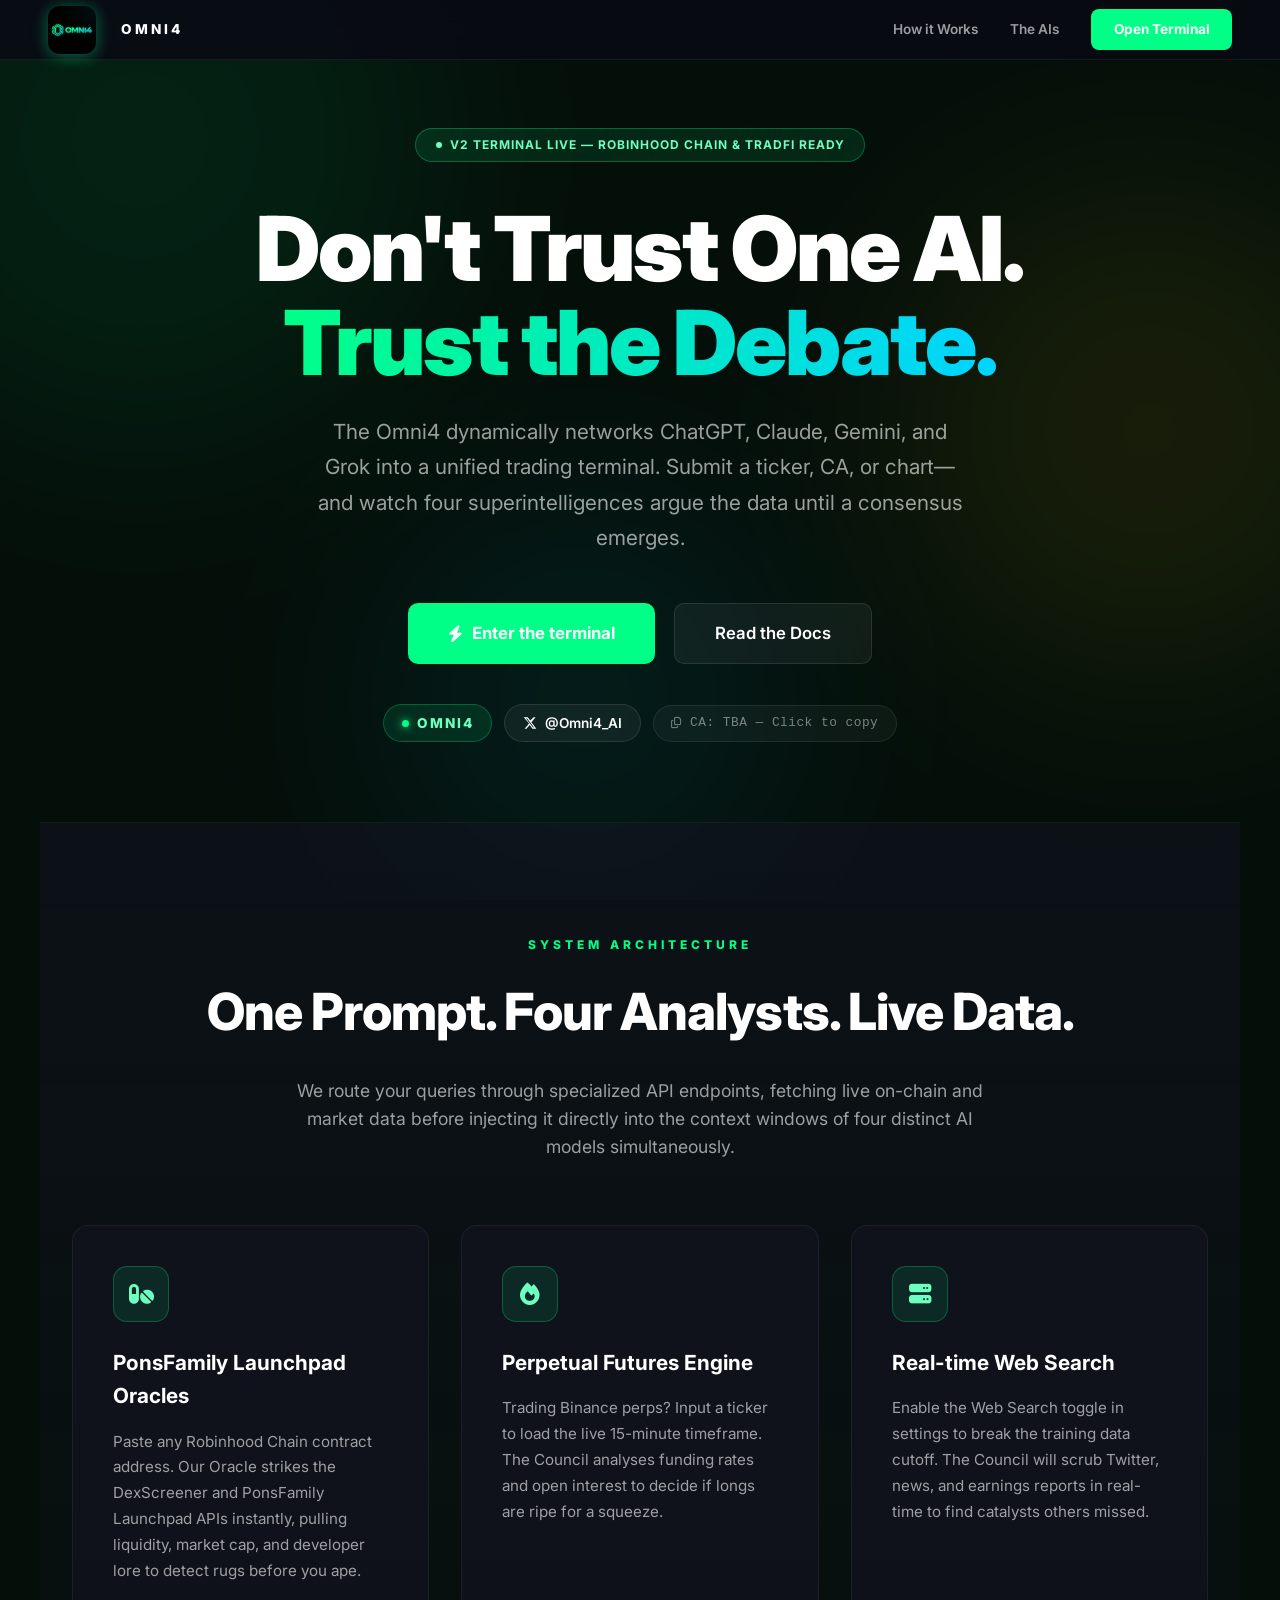
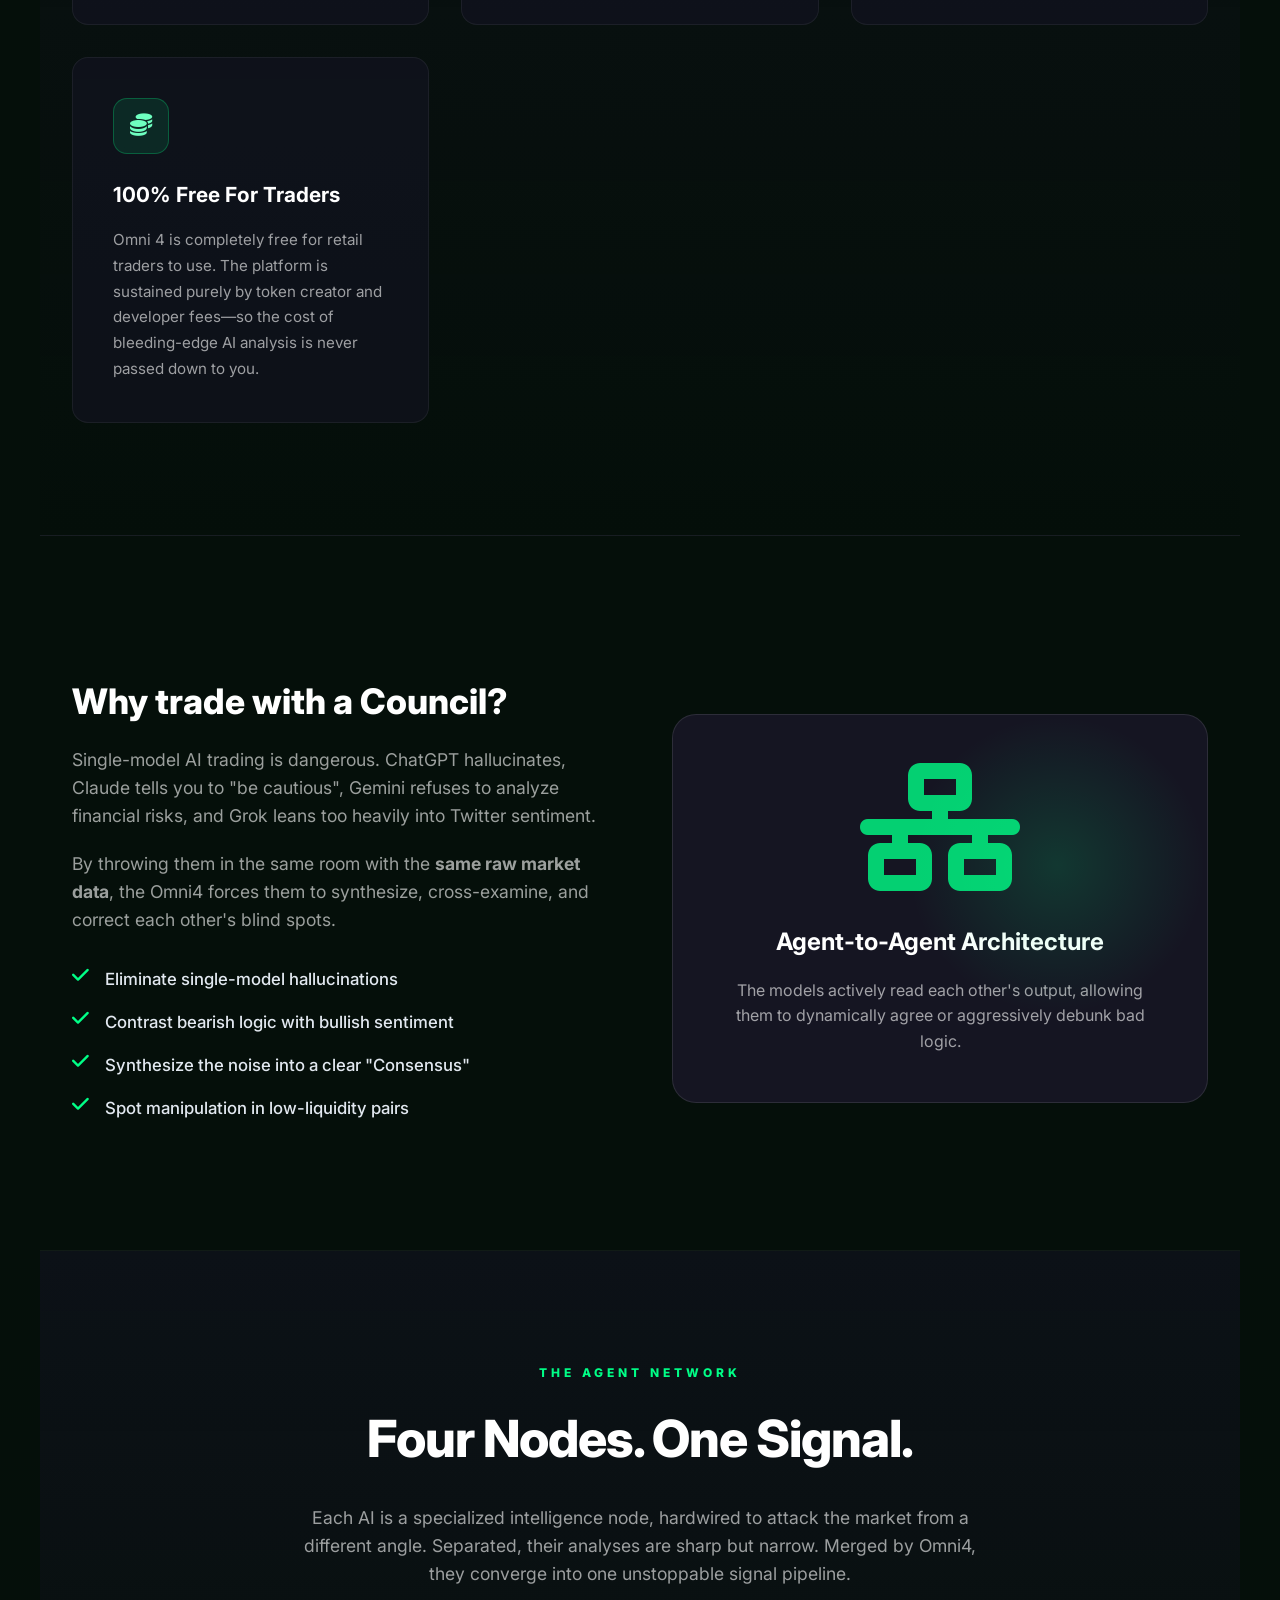
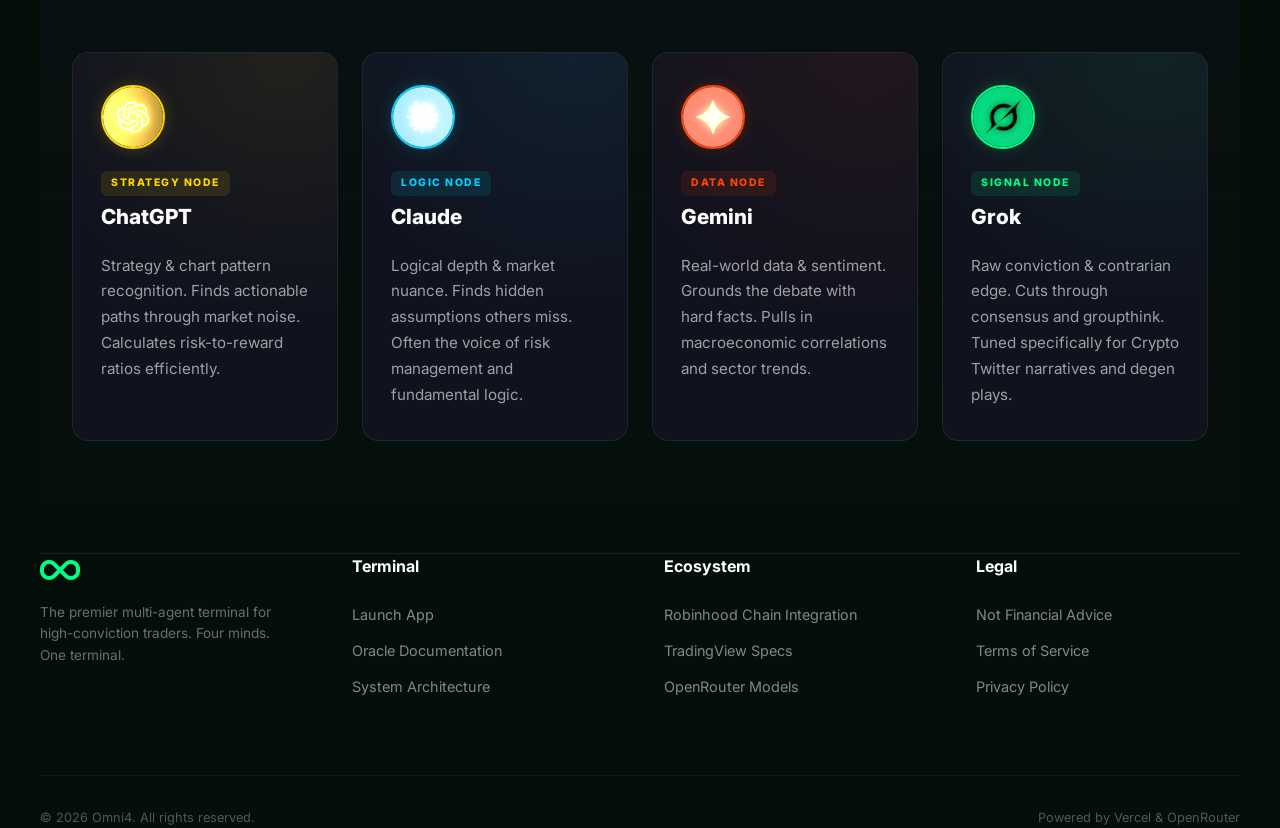
==== commit fdcbe285: "Reset CA placeholder for Robinhood Chain" ====
--- a/index.html
+++ b/index.html
@@ -438,11 +438,11 @@
                     @Omni4_AI
                 </a>
                 <!-- CA copy box -->
-                <div id="ca-box" onclick="navigator.clipboard.writeText('6ZN1mAcC1z68FG81BbTZPJLpztwa6M1xa3vShkUQpump'); this.querySelector('.ca-label').textContent='Copied!'; setTimeout(()=>this.querySelector('.ca-label').textContent='CA: 6ZN1mAcC1z68FG81BbTZPJLpztwa6M1xa3vShkUQpump',2000);"
+                <div id="ca-box" onclick="navigator.clipboard.writeText('TBA'); this.querySelector('.ca-label').textContent='Copied!'; setTimeout(()=>this.querySelector('.ca-label').textContent='CA: TBA — Click to copy',2000);"
                     style="display:flex;align-items:center;gap:0.5rem;background:rgba(255,255,255,0.04);border:1px solid rgba(255,255,255,0.08);padding:0.45rem 1.1rem;border-radius:99px;cursor:pointer;transition:all 0.2s;"
                     onmouseover="this.style.borderColor='rgba(155,48,255,0.5)'" onmouseout="this.style.borderColor='rgba(255,255,255,0.08)'">
                     <i class="fa-regular fa-copy" style="font-size:0.75rem;color:rgba(255,255,255,0.4);"></i>
-                    <span class="ca-label" style="font-size:0.8rem;color:rgba(255,255,255,0.45);font-family:monospace;letter-spacing:0.5px;">CA: 6ZN1mAcC1z68FG81BbTZPJLpztwa6M1xa3vShkUQpump</span>
+                    <span class="ca-label" style="font-size:0.8rem;color:rgba(255,255,255,0.45);font-family:monospace;letter-spacing:0.5px;">CA: TBA — Click to copy</span>
                 </div>
             </div>
 
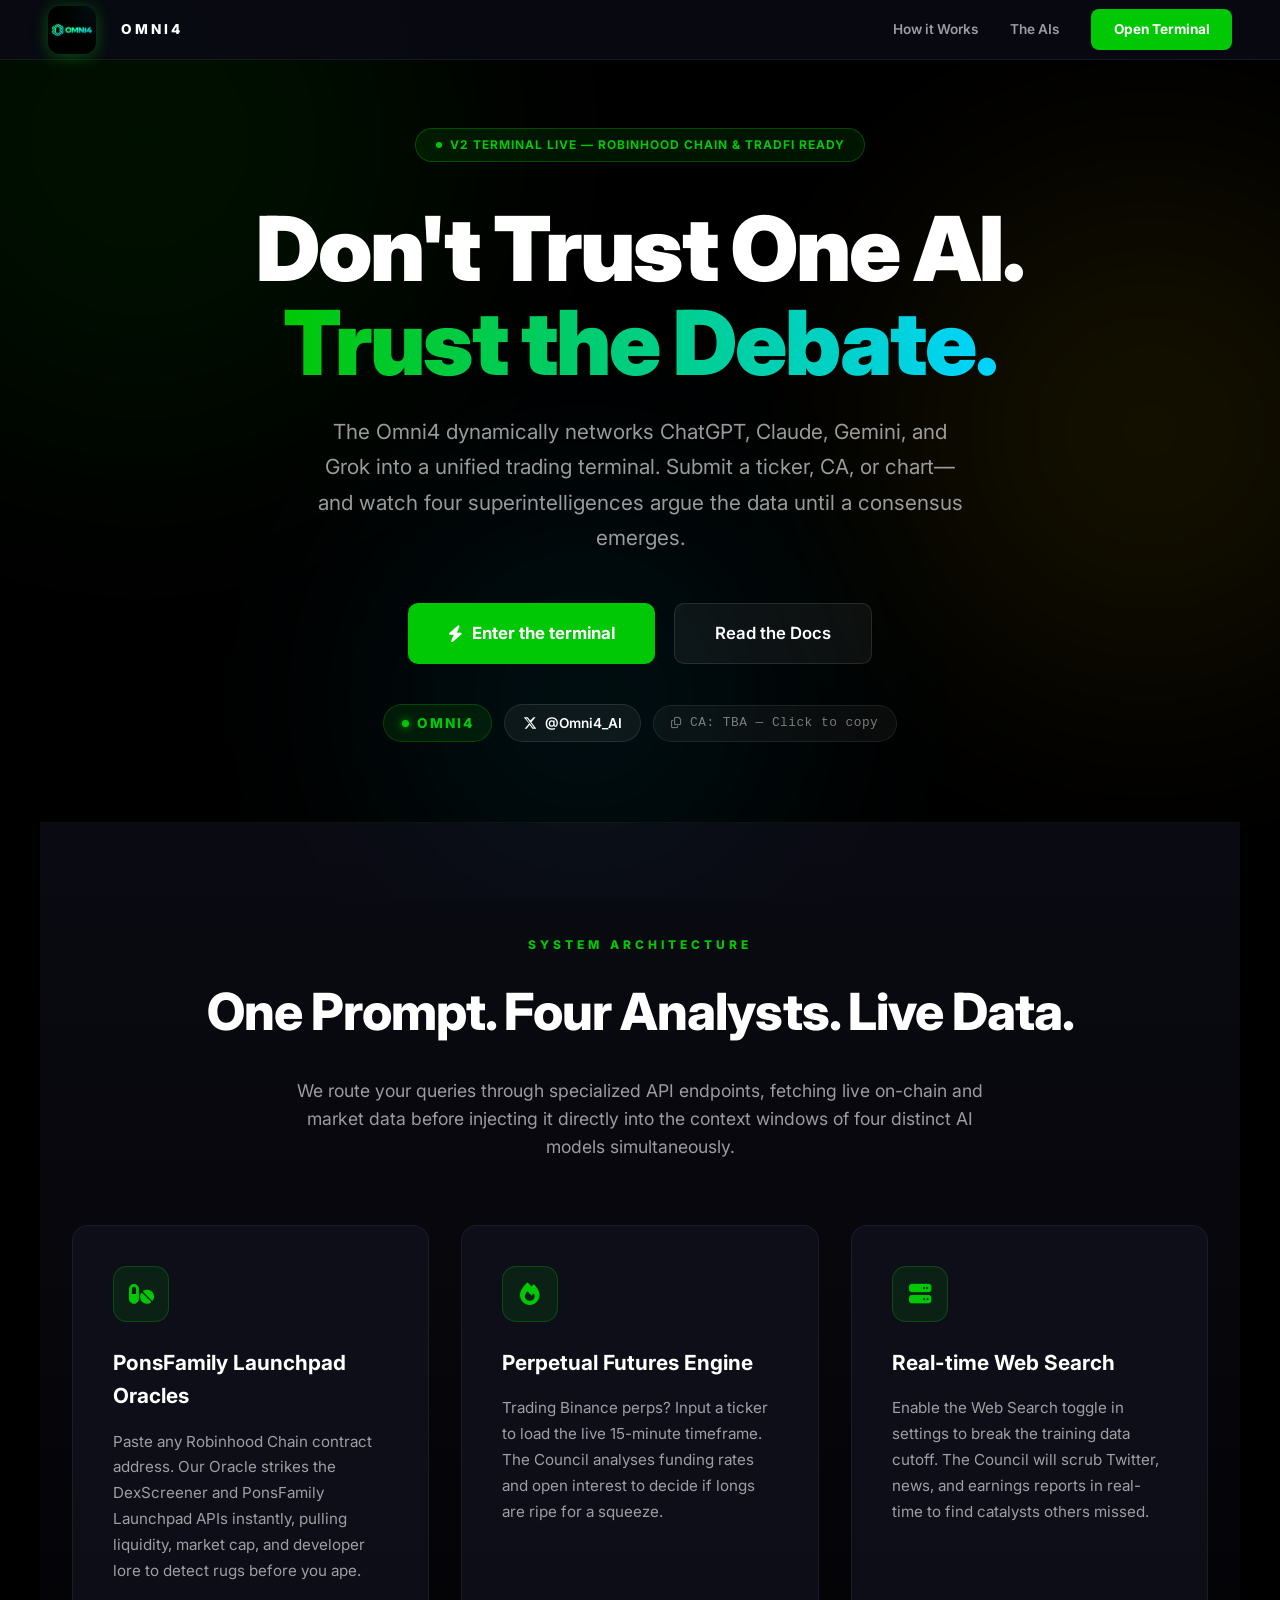
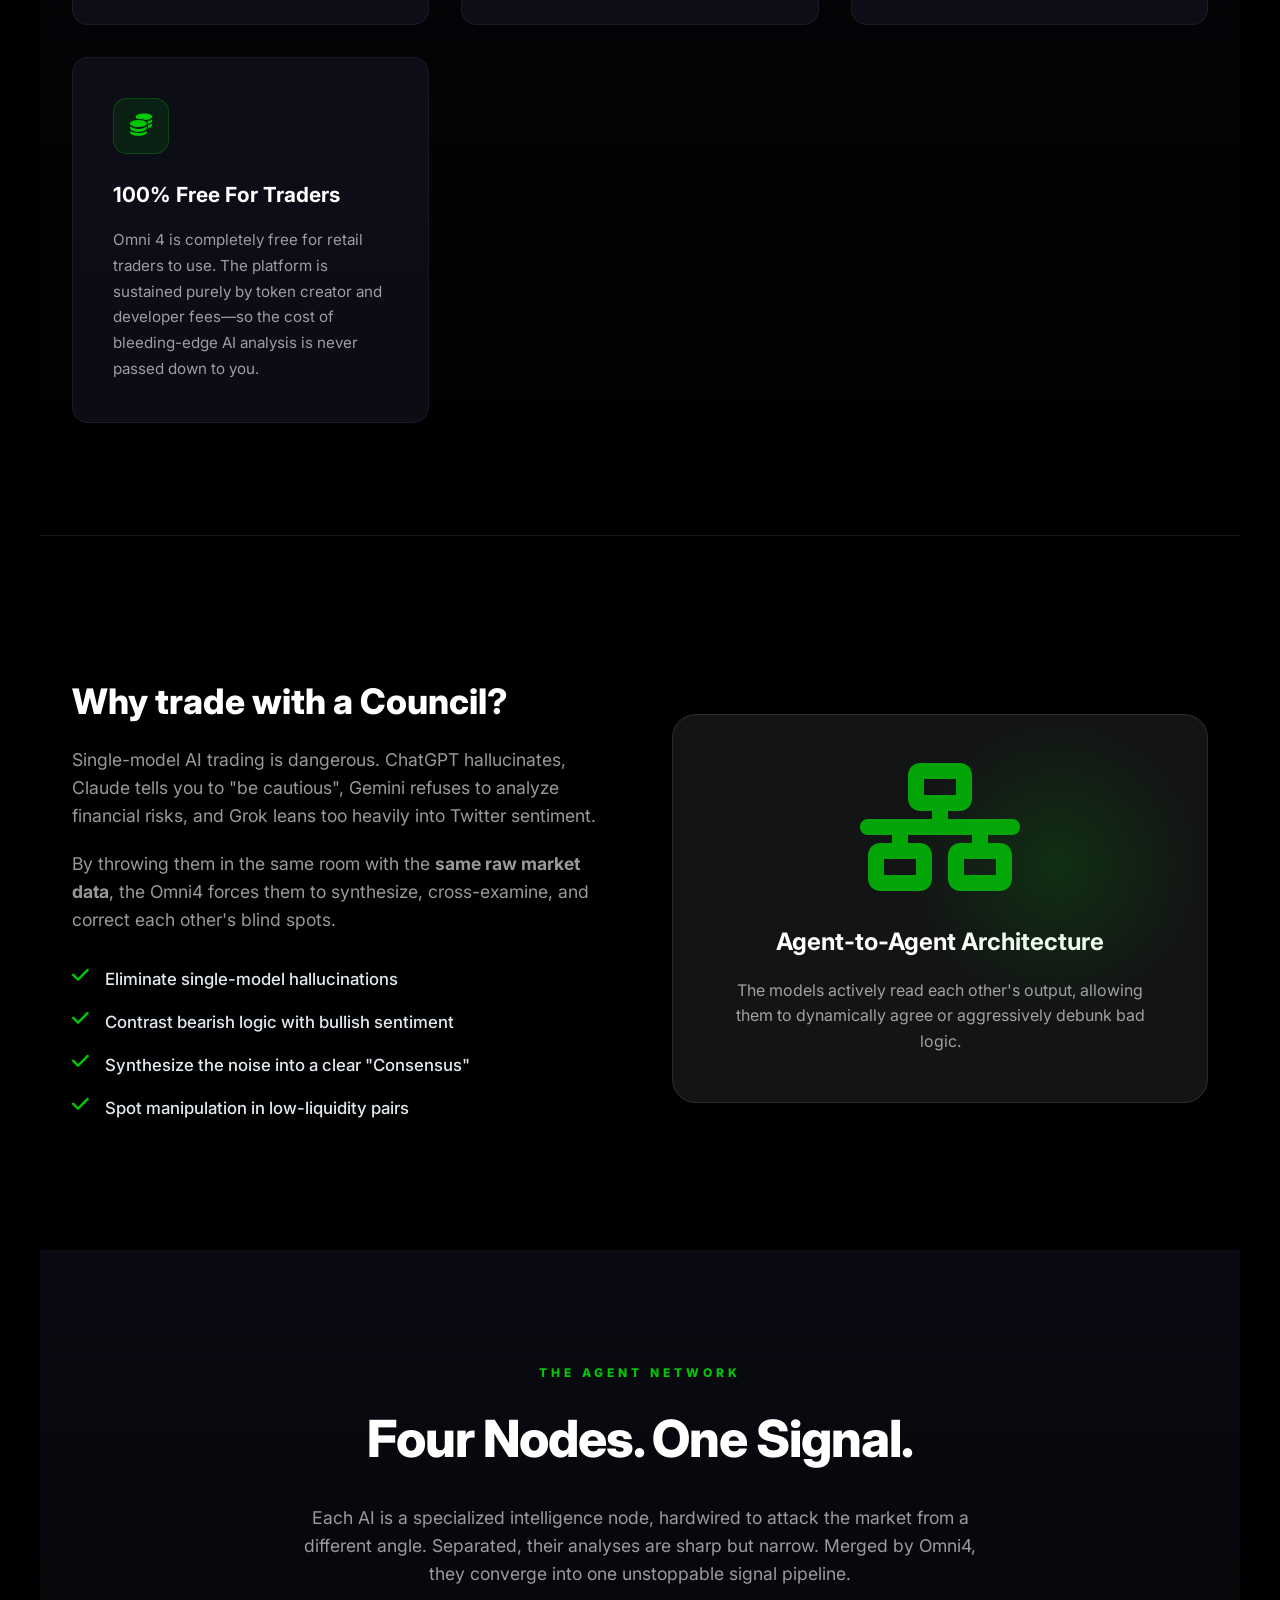
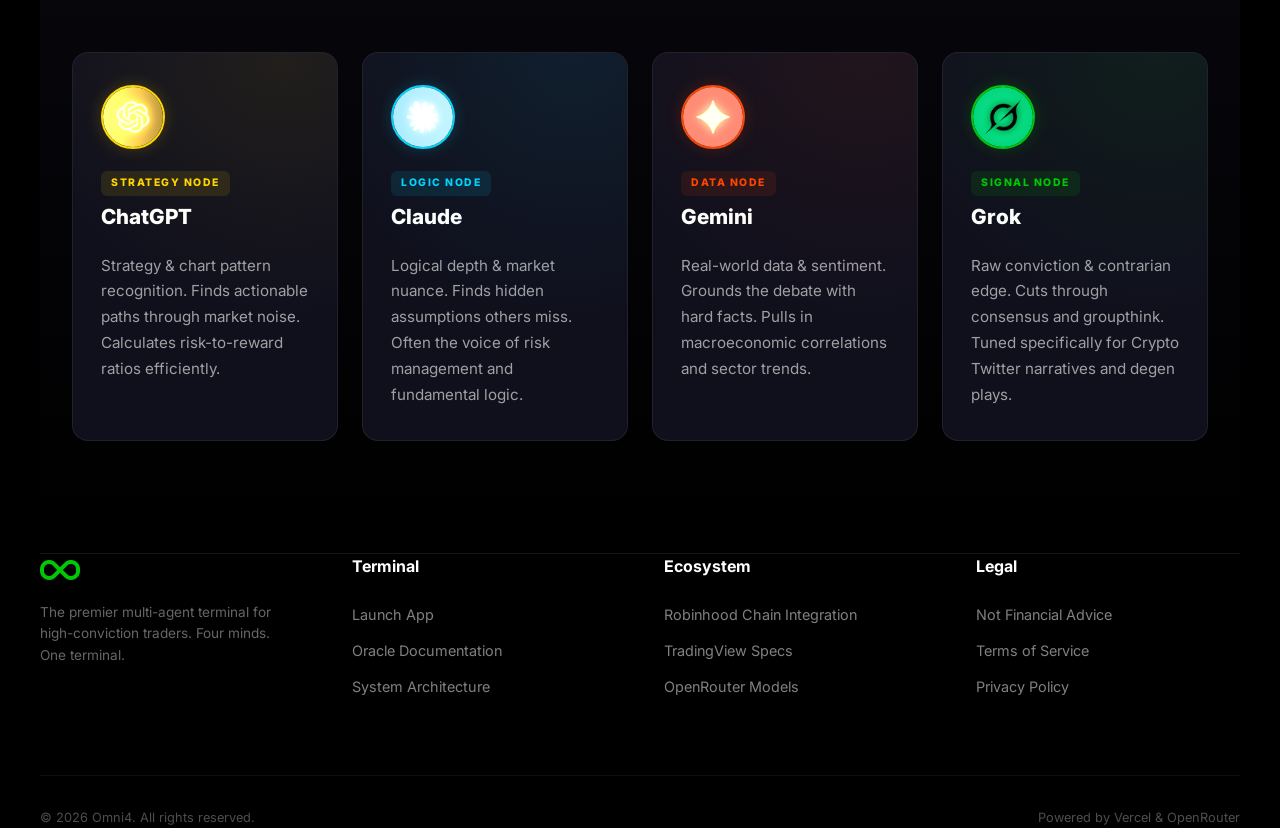
==== commit ce2b7154: "Update design to authentic Robinhood color palette" ====
--- a/index.html
+++ b/index.html
@@ -20,10 +20,10 @@
             --mind:    #FFD700;
             --space:   #00D4FF;
             --reality: #FF4500;
-            --power:   #00FF87;
+            --power:   #00C805;
             --power2:  #00C9A7;
-            --bg-dark: #050f0a;
-            --panel:   #151522;
+            --bg-dark: #000000;
+            --panel:   #131415;
         }
         *, *::before, *::after { box-sizing: border-box; margin: 0; padding: 0; }
         body {
@@ -76,7 +76,7 @@
             text-decoration:none;
             transition:all 0.2s;
         }
-        .nav-cta:hover { background:#00c96b; transform:translateY(-1px); box-shadow:0 6px 20px rgba(0,255,135,0.4); }
+        .nav-cta:hover { background:#CCFF00; transform:translateY(-1px); box-shadow:0 6px 20px rgba(0,200,5,0.4); }
 
         /* ── LAYOUT ── */
         .wrapper { position:relative; z-index:1; }
@@ -91,16 +91,16 @@
         }
         .hero-badge {
             display:inline-flex; align-items:center; gap:0.5rem;
-            background:rgba(0,255,135,0.1);
-            border:1px solid rgba(0,255,135,0.3);
-            color:#6effc0; font-size:0.75rem; font-weight:700;
+            background:rgba(0,200,5,0.1);
+            border:1px solid rgba(0,200,5,0.3);
+            color:#00C805; font-size:0.75rem; font-weight:700;
             letter-spacing:1px; text-transform:uppercase;
             padding:0.4rem 1.2rem; border-radius:99px;
             margin-bottom:2.5rem;
         }
         .hero-badge-dot {
             width:6px; height:6px; border-radius:50%;
-            background:#6effc0; animation:blink 2s infinite;
+            background:#00C805; animation:blink 2s infinite;
         }
         @keyframes blink { 0%,100%{opacity:1} 50%{opacity:.3} }
 
@@ -136,7 +136,7 @@
             text-decoration:none; transition:all 0.2s;
             display:flex; align-items:center; gap:0.6rem;
         }
-        .btn-primary:hover { background:#00c96b; transform:translateY(-2px); box-shadow:0 12px 30px rgba(0,255,135,0.45); }
+        .btn-primary:hover { background:#CCFF00; transform:translateY(-2px); box-shadow:0 12px 30px rgba(0,200,5,0.45); }
         .btn-secondary {
             background:rgba(255,255,255,0.05); color:#fff;
             font-weight:600; font-size:1.05rem;
@@ -181,16 +181,16 @@
         .feature-box:hover { transform:translateY(-5px); border-color:var(--power); }
         .feature-icon {
             width:56px; height:56px; border-radius:14px;
-            background:rgba(0,255,135,0.1); border:1px solid rgba(0,255,135,0.25);
+            background:rgba(0,200,5,0.1); border:1px solid rgba(0,200,5,0.25);
             display:flex; align-items:center; justify-content:center;
-            font-size:1.4rem; color:#6effc0; margin-bottom:1.5rem;
+            font-size:1.4rem; color:#00C805; margin-bottom:1.5rem;
         }
         .feature-title { font-size:1.3rem; font-weight:700; color:#fff; margin-bottom:1rem; }
         .feature-desc { font-size:0.95rem; color:rgba(255,255,255,0.6); line-height:1.7; }
 
         /* ── DATA PANEL (VISUAL) ── */
         .data-showcase {
-            background: #060f0a; border:1px solid rgba(0,255,135,0.25);
+            background: #060f0a; border:1px solid rgba(0,200,5,0.25);
             border-radius:20px; overflow:hidden;
             box-shadow: 0 30px 60px rgba(0,0,0,0.6);
             margin-top: 5rem;
@@ -263,7 +263,7 @@
         .info-list li { display:flex; gap:1rem; margin-bottom:1rem; font-size:1.05rem; font-weight:500; }
         .info-list i { color:var(--power); font-size:1.2rem; }
         .info-visual { background:var(--panel); border:1px solid rgba(255,255,255,0.1); border-radius:24px; padding:3rem; position:relative; overflow:hidden; }
-        .info-visual::after { content:''; position:absolute; top:0; right:0; width:300px; height:300px; background:radial-gradient(circle, rgba(0,255,135,0.15), transparent 70%); }
+        .info-visual::after { content:''; position:absolute; top:0; right:0; width:300px; height:300px; background:radial-gradient(circle, rgba(0,200,5,0.15), transparent 70%); }
         
         @media (max-width: 900px) {
             .info-grid { grid-template-columns: 1fr; gap:2rem; }
@@ -274,7 +274,7 @@
             /* ── NAV ── */
             nav { padding: 0 1.25rem; height: 65px; background: rgba(10,10,20,0.95); }
             .nav-link { display: none; }
-            .nav-cta { padding: 0.5rem 1rem; font-size: 0.75rem; border-radius: 6px; box-shadow: 0 0 15px rgba(0,255,135,0.2); }
+            .nav-cta { padding: 0.5rem 1rem; font-size: 0.75rem; border-radius: 6px; box-shadow: 0 0 15px rgba(0,200,5,0.2); }
             .nav-brand { gap: 0.5rem; }
             
             /* ── HERO OVERHAUL ── */
@@ -285,8 +285,8 @@
                 margin-bottom: 2rem; 
                 font-size: 0.7rem; 
                 padding: 0.4rem 1rem; 
-                background: rgba(0,255,135,0.07);
-                border-color: rgba(0,255,135,0.2);
+                background: rgba(0,200,5,0.07);
+                border-color: rgba(0,200,5,0.2);
                 backdrop-filter: blur(10px);
             }
             
@@ -304,7 +304,7 @@
                 border-radius: 12px;
             }
             .btn-primary {
-                box-shadow: 0 4px 25px rgba(0,255,135,0.3);
+                box-shadow: 0 4px 25px rgba(0,200,5,0.3);
             }
             .btn-secondary {
                 background: rgba(255,255,255,0.03);
@@ -396,7 +396,7 @@
     <!-- NAVBAR -->
     <nav>
         <div class="nav-brand">
-            <img src="omni4_logo.png" alt="Omni4 Logo" style="height:48px; width:auto; border-radius:12px; margin-right:15px; filter: drop-shadow(0 2px 8px rgba(0,255,135,0.4));">
+            <img src="omni4_logo.png" alt="Omni4 Logo" style="height:48px; width:auto; border-radius:12px; margin-right:15px; filter: drop-shadow(0 2px 8px rgba(0,200,5,0.4));">
             <span class="nav-brand-name">OMNI4</span>
         </div>
         <div class="nav-right">
@@ -428,12 +428,12 @@
             </div>
             <div style="margin-top:2.5rem; display:flex; flex-wrap:wrap; align-items:center; justify-content:center; gap:0.75rem;">
                 <!-- Ticker pill -->
-                <div style="display:flex;align-items:center;gap:0.5rem;background:rgba(0,255,135,0.1);border:1px solid rgba(0,255,135,0.25);padding:0.45rem 1.1rem;border-radius:99px;">
-                    <div style="width:7px;height:7px;border-radius:50%;background:#00FF87;box-shadow:0 0 8px #00FF87;animation:blink 2s infinite;"></div>
-                    <span style="font-size:0.85rem;font-weight:800;letter-spacing:2px;color:#6effc0;">OMNI4</span>
+                <div style="display:flex;align-items:center;gap:0.5rem;background:rgba(0,200,5,0.1);border:1px solid rgba(0,200,5,0.25);padding:0.45rem 1.1rem;border-radius:99px;">
+                    <div style="width:7px;height:7px;border-radius:50%;background:#00C805;box-shadow:0 0 8px #00C805;animation:blink 2s infinite;"></div>
+                    <span style="font-size:0.85rem;font-weight:800;letter-spacing:2px;color:#00C805;">OMNI4</span>
                 </div>
                 <!-- X / Twitter link -->
-                <a href="https://x.com/Omni4_AI" target="_blank" rel="noopener" style="display:flex;align-items:center;gap:0.5rem;background:rgba(255,255,255,0.05);border:1px solid rgba(255,255,255,0.1);padding:0.45rem 1.1rem;border-radius:99px;text-decoration:none;color:#fff;font-size:0.85rem;font-weight:600;transition:all 0.2s;" onmouseover="this.style.borderColor='#6effc0';this.style.color='#6effc0'" onmouseout="this.style.borderColor='rgba(255,255,255,0.1)';this.style.color='#fff'">
+                <a href="https://x.com/Omni4_AI" target="_blank" rel="noopener" style="display:flex;align-items:center;gap:0.5rem;background:rgba(255,255,255,0.05);border:1px solid rgba(255,255,255,0.1);padding:0.45rem 1.1rem;border-radius:99px;text-decoration:none;color:#fff;font-size:0.85rem;font-weight:600;transition:all 0.2s;" onmouseover="this.style.borderColor='#00C805';this.style.color='#00C805'" onmouseout="this.style.borderColor='rgba(255,255,255,0.1)';this.style.color='#fff'">
                     <svg width="14" height="14" viewBox="0 0 24 24" fill="currentColor"><path d="M18.244 2.25h3.308l-7.227 8.26 8.502 11.24H16.17l-4.714-6.231-5.401 6.231H2.744l7.737-8.835L1.254 2.25H8.08l4.261 5.632 5.903-5.632zm-1.161 17.52h1.833L7.084 4.126H5.117z"/></svg>
                     @Omni4_AI
                 </a>
@@ -538,11 +538,11 @@
                     <p class="stone-desc">Real-world data & sentiment. Grounds the debate with hard facts. Pulls in macroeconomic correlations and sector trends.</p>
                 </div>
                 <div class="stone-card power">
-                    <div class="stone-avatar" style="border-color:var(--power);box-shadow:0 0 16px rgba(0,255,135,0.2);">
+                    <div class="stone-avatar" style="border-color:var(--power);box-shadow:0 0 16px rgba(0,200,5,0.2);">
                         <img src="grok_logo.png" alt="Grok" style="filter:sepia(1) saturate(4) hue-rotate(100deg) brightness(0.9) drop-shadow(0 2px 3px rgba(0,0,0,0.7));">
                     </div>
                     <div>
-                        <div class="stone-tag" style="background:rgba(0,255,135,0.1);color:var(--power);">SIGNAL NODE</div>
+                        <div class="stone-tag" style="background:rgba(0,200,5,0.1);color:var(--power);">SIGNAL NODE</div>
                         <div class="stone-name">Grok</div>
                     </div>
                     <p class="stone-desc">Raw conviction & contrarian edge. Cuts through consensus and groupthink. Tuned specifically for Crypto Twitter narratives and degen plays.</p>
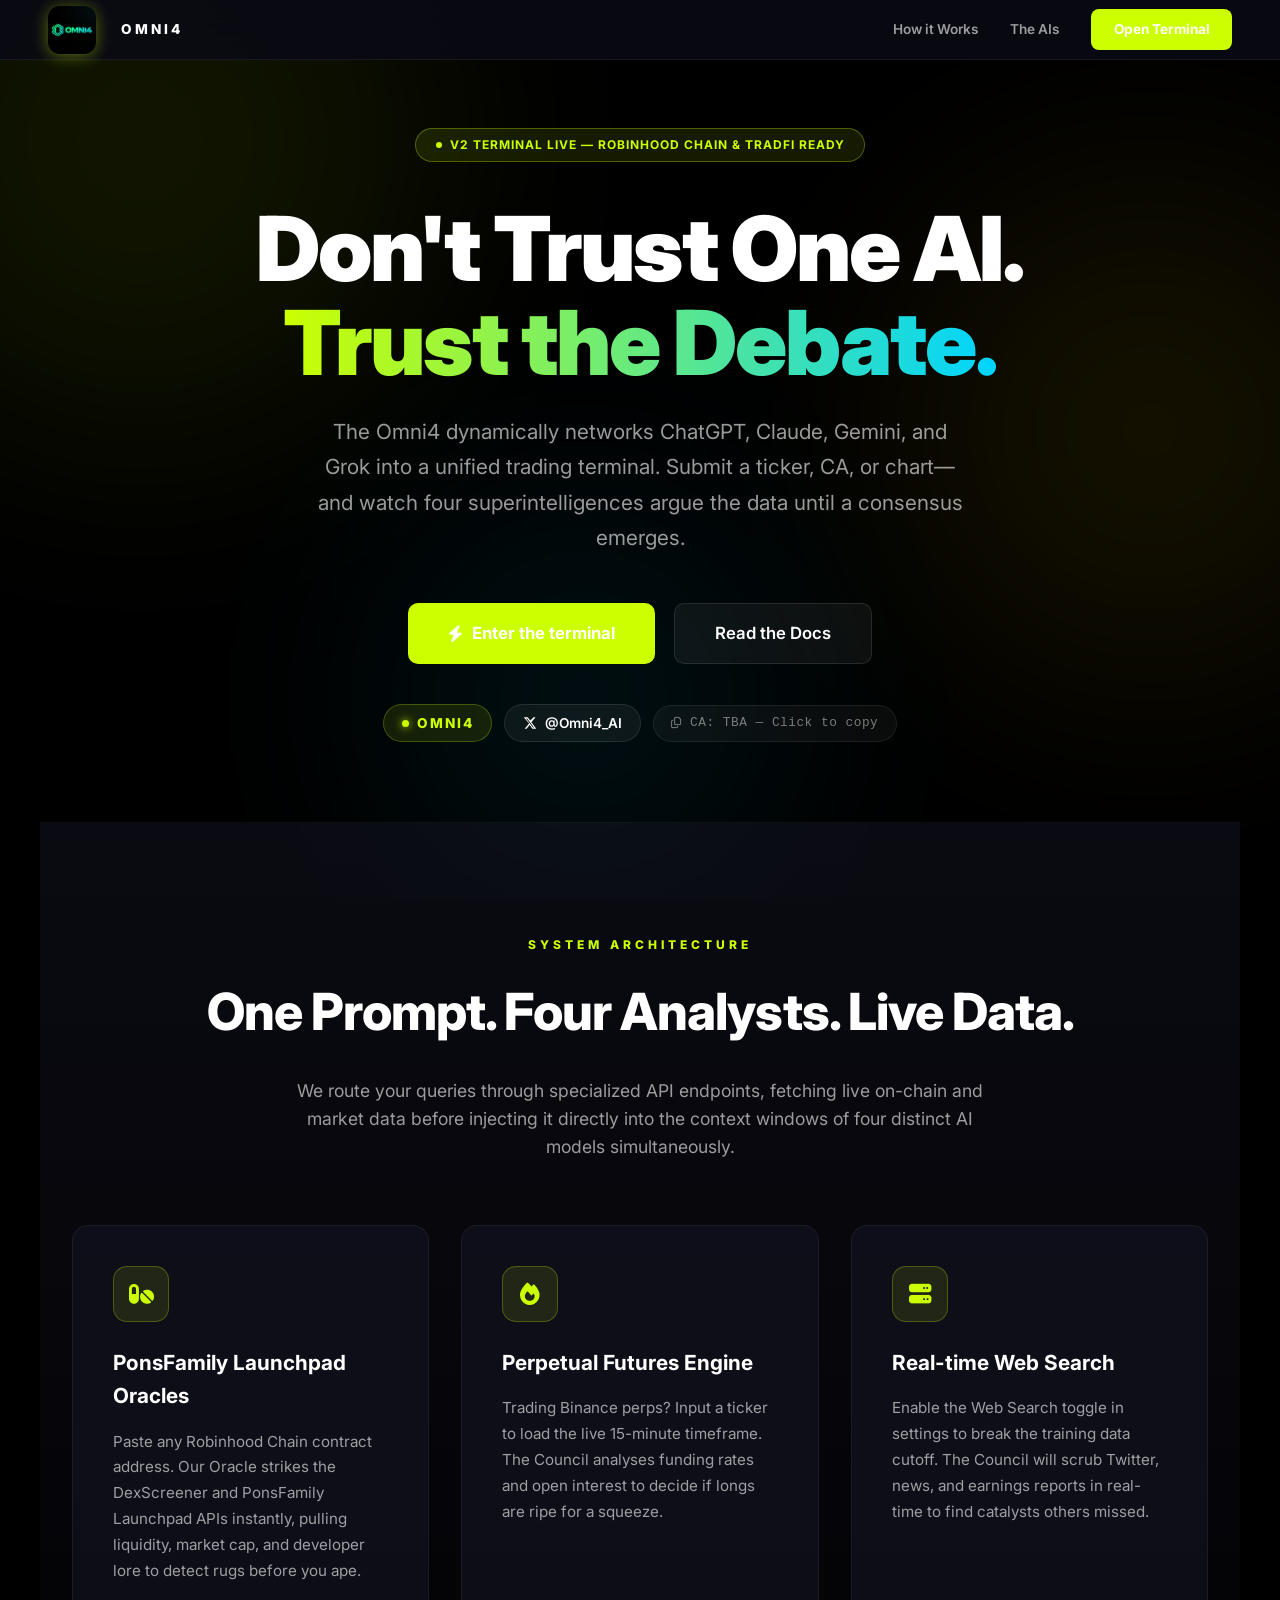
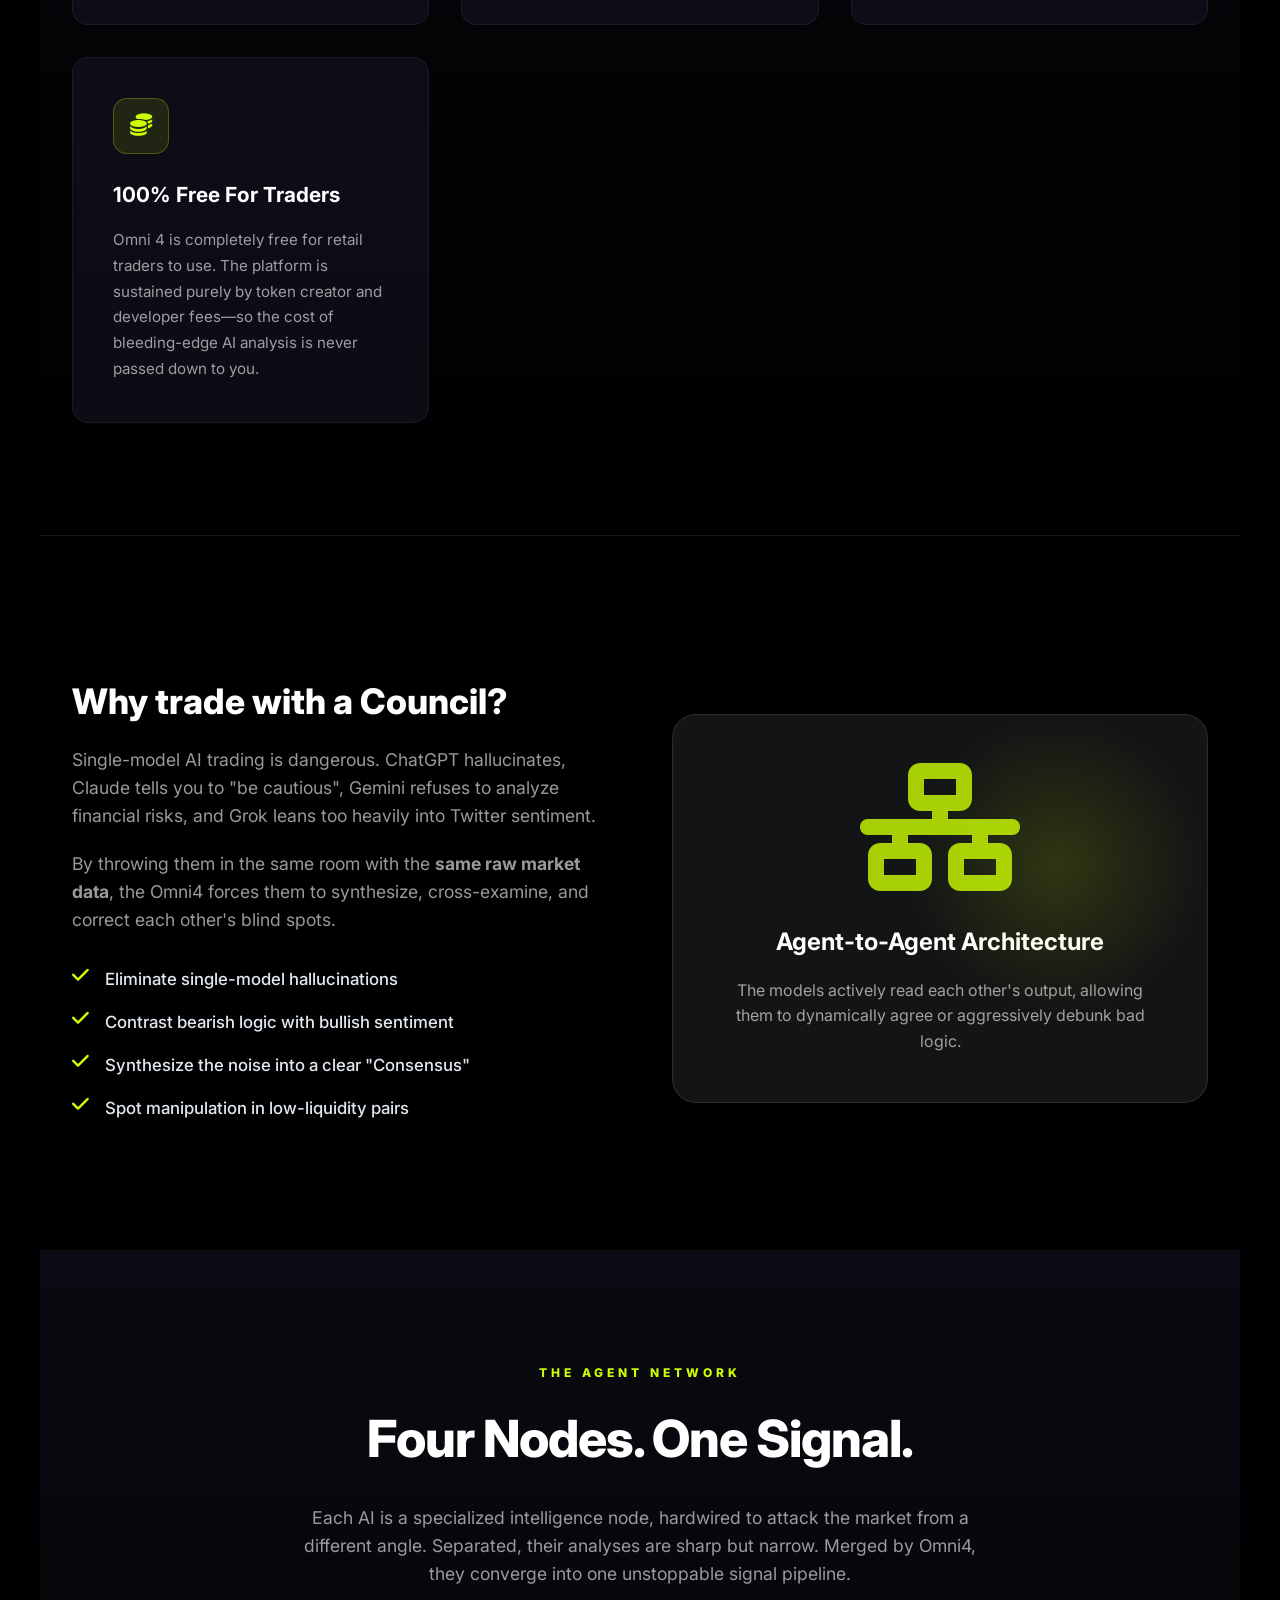
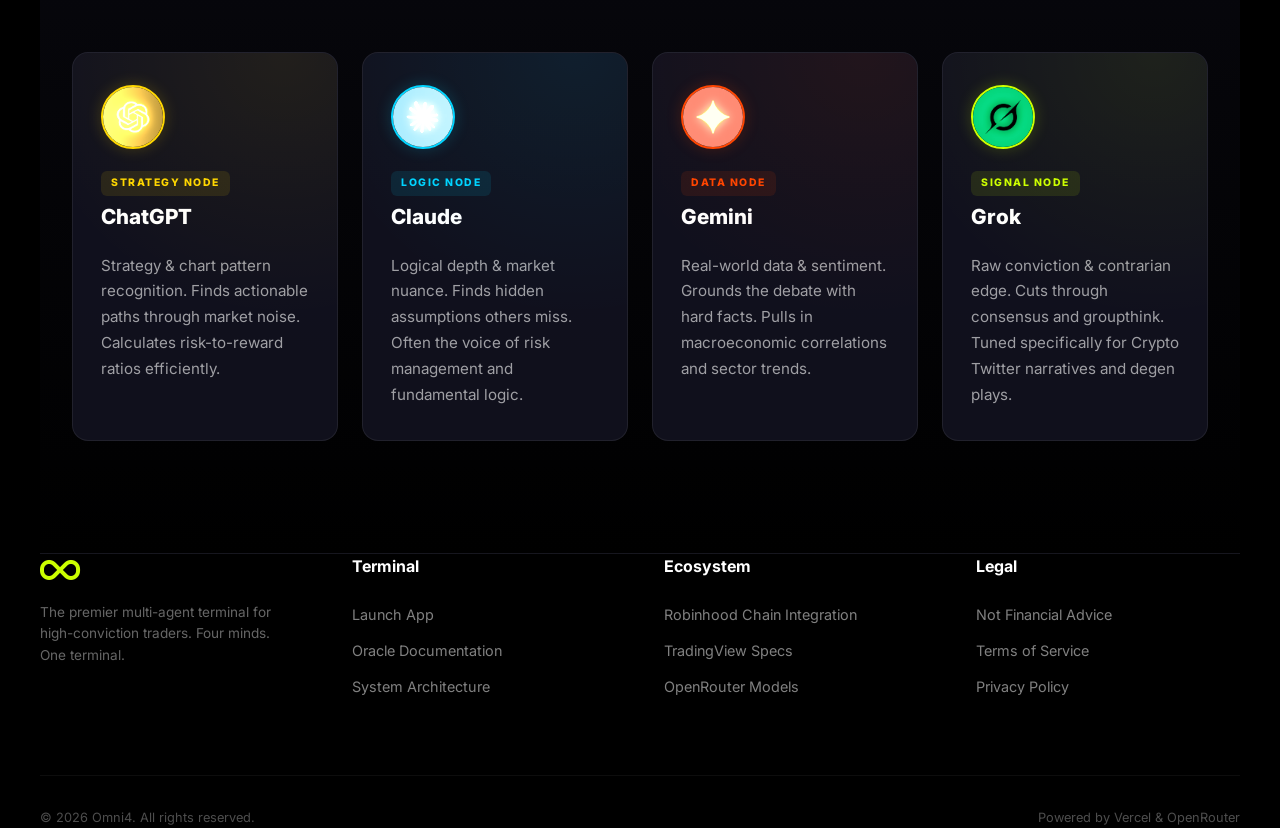
==== commit d7c1d335: "Update primary theme to Robinhood Neon Yellow-Green" ====
--- a/index.html
+++ b/index.html
@@ -20,7 +20,7 @@
             --mind:    #FFD700;
             --space:   #00D4FF;
             --reality: #FF4500;
-            --power:   #00C805;
+            --power:   #CCFF00;
             --power2:  #00C9A7;
             --bg-dark: #000000;
             --panel:   #131415;
@@ -76,7 +76,7 @@
             text-decoration:none;
             transition:all 0.2s;
         }
-        .nav-cta:hover { background:#CCFF00; transform:translateY(-1px); box-shadow:0 6px 20px rgba(0,200,5,0.4); }
+        .nav-cta:hover { background:#CCFF00; transform:translateY(-1px); box-shadow:0 6px 20px rgba(204,255,0,0.4); }
 
         /* ── LAYOUT ── */
         .wrapper { position:relative; z-index:1; }
@@ -91,16 +91,16 @@
         }
         .hero-badge {
             display:inline-flex; align-items:center; gap:0.5rem;
-            background:rgba(0,200,5,0.1);
-            border:1px solid rgba(0,200,5,0.3);
-            color:#00C805; font-size:0.75rem; font-weight:700;
+            background:rgba(204,255,0,0.1);
+            border:1px solid rgba(204,255,0,0.3);
+            color:#CCFF00; font-size:0.75rem; font-weight:700;
             letter-spacing:1px; text-transform:uppercase;
             padding:0.4rem 1.2rem; border-radius:99px;
             margin-bottom:2.5rem;
         }
         .hero-badge-dot {
             width:6px; height:6px; border-radius:50%;
-            background:#00C805; animation:blink 2s infinite;
+            background:#CCFF00; animation:blink 2s infinite;
         }
         @keyframes blink { 0%,100%{opacity:1} 50%{opacity:.3} }
 
@@ -136,7 +136,7 @@
             text-decoration:none; transition:all 0.2s;
             display:flex; align-items:center; gap:0.6rem;
         }
-        .btn-primary:hover { background:#CCFF00; transform:translateY(-2px); box-shadow:0 12px 30px rgba(0,200,5,0.45); }
+        .btn-primary:hover { background:#CCFF00; transform:translateY(-2px); box-shadow:0 12px 30px rgba(204,255,0,0.45); }
         .btn-secondary {
             background:rgba(255,255,255,0.05); color:#fff;
             font-weight:600; font-size:1.05rem;
@@ -181,16 +181,16 @@
         .feature-box:hover { transform:translateY(-5px); border-color:var(--power); }
         .feature-icon {
             width:56px; height:56px; border-radius:14px;
-            background:rgba(0,200,5,0.1); border:1px solid rgba(0,200,5,0.25);
+            background:rgba(204,255,0,0.1); border:1px solid rgba(204,255,0,0.25);
             display:flex; align-items:center; justify-content:center;
-            font-size:1.4rem; color:#00C805; margin-bottom:1.5rem;
+            font-size:1.4rem; color:#CCFF00; margin-bottom:1.5rem;
         }
         .feature-title { font-size:1.3rem; font-weight:700; color:#fff; margin-bottom:1rem; }
         .feature-desc { font-size:0.95rem; color:rgba(255,255,255,0.6); line-height:1.7; }
 
         /* ── DATA PANEL (VISUAL) ── */
         .data-showcase {
-            background: #060f0a; border:1px solid rgba(0,200,5,0.25);
+            background: #060f0a; border:1px solid rgba(204,255,0,0.25);
             border-radius:20px; overflow:hidden;
             box-shadow: 0 30px 60px rgba(0,0,0,0.6);
             margin-top: 5rem;
@@ -263,7 +263,7 @@
         .info-list li { display:flex; gap:1rem; margin-bottom:1rem; font-size:1.05rem; font-weight:500; }
         .info-list i { color:var(--power); font-size:1.2rem; }
         .info-visual { background:var(--panel); border:1px solid rgba(255,255,255,0.1); border-radius:24px; padding:3rem; position:relative; overflow:hidden; }
-        .info-visual::after { content:''; position:absolute; top:0; right:0; width:300px; height:300px; background:radial-gradient(circle, rgba(0,200,5,0.15), transparent 70%); }
+        .info-visual::after { content:''; position:absolute; top:0; right:0; width:300px; height:300px; background:radial-gradient(circle, rgba(204,255,0,0.15), transparent 70%); }
         
         @media (max-width: 900px) {
             .info-grid { grid-template-columns: 1fr; gap:2rem; }
@@ -274,7 +274,7 @@
             /* ── NAV ── */
             nav { padding: 0 1.25rem; height: 65px; background: rgba(10,10,20,0.95); }
             .nav-link { display: none; }
-            .nav-cta { padding: 0.5rem 1rem; font-size: 0.75rem; border-radius: 6px; box-shadow: 0 0 15px rgba(0,200,5,0.2); }
+            .nav-cta { padding: 0.5rem 1rem; font-size: 0.75rem; border-radius: 6px; box-shadow: 0 0 15px rgba(204,255,0,0.2); }
             .nav-brand { gap: 0.5rem; }
             
             /* ── HERO OVERHAUL ── */
@@ -285,8 +285,8 @@
                 margin-bottom: 2rem; 
                 font-size: 0.7rem; 
                 padding: 0.4rem 1rem; 
-                background: rgba(0,200,5,0.07);
-                border-color: rgba(0,200,5,0.2);
+                background: rgba(204,255,0,0.07);
+                border-color: rgba(204,255,0,0.2);
                 backdrop-filter: blur(10px);
             }
             
@@ -304,7 +304,7 @@
                 border-radius: 12px;
             }
             .btn-primary {
-                box-shadow: 0 4px 25px rgba(0,200,5,0.3);
+                box-shadow: 0 4px 25px rgba(204,255,0,0.3);
             }
             .btn-secondary {
                 background: rgba(255,255,255,0.03);
@@ -396,7 +396,7 @@
     <!-- NAVBAR -->
     <nav>
         <div class="nav-brand">
-            <img src="omni4_logo.png" alt="Omni4 Logo" style="height:48px; width:auto; border-radius:12px; margin-right:15px; filter: drop-shadow(0 2px 8px rgba(0,200,5,0.4));">
+            <img src="omni4_logo.png" alt="Omni4 Logo" style="height:48px; width:auto; border-radius:12px; margin-right:15px; filter: drop-shadow(0 2px 8px rgba(204,255,0,0.4));">
             <span class="nav-brand-name">OMNI4</span>
         </div>
         <div class="nav-right">
@@ -428,12 +428,12 @@
             </div>
             <div style="margin-top:2.5rem; display:flex; flex-wrap:wrap; align-items:center; justify-content:center; gap:0.75rem;">
                 <!-- Ticker pill -->
-                <div style="display:flex;align-items:center;gap:0.5rem;background:rgba(0,200,5,0.1);border:1px solid rgba(0,200,5,0.25);padding:0.45rem 1.1rem;border-radius:99px;">
-                    <div style="width:7px;height:7px;border-radius:50%;background:#00C805;box-shadow:0 0 8px #00C805;animation:blink 2s infinite;"></div>
-                    <span style="font-size:0.85rem;font-weight:800;letter-spacing:2px;color:#00C805;">OMNI4</span>
+                <div style="display:flex;align-items:center;gap:0.5rem;background:rgba(204,255,0,0.1);border:1px solid rgba(204,255,0,0.25);padding:0.45rem 1.1rem;border-radius:99px;">
+                    <div style="width:7px;height:7px;border-radius:50%;background:#CCFF00;box-shadow:0 0 8px #CCFF00;animation:blink 2s infinite;"></div>
+                    <span style="font-size:0.85rem;font-weight:800;letter-spacing:2px;color:#CCFF00;">OMNI4</span>
                 </div>
                 <!-- X / Twitter link -->
-                <a href="https://x.com/Omni4_AI" target="_blank" rel="noopener" style="display:flex;align-items:center;gap:0.5rem;background:rgba(255,255,255,0.05);border:1px solid rgba(255,255,255,0.1);padding:0.45rem 1.1rem;border-radius:99px;text-decoration:none;color:#fff;font-size:0.85rem;font-weight:600;transition:all 0.2s;" onmouseover="this.style.borderColor='#00C805';this.style.color='#00C805'" onmouseout="this.style.borderColor='rgba(255,255,255,0.1)';this.style.color='#fff'">
+                <a href="https://x.com/Omni4_AI" target="_blank" rel="noopener" style="display:flex;align-items:center;gap:0.5rem;background:rgba(255,255,255,0.05);border:1px solid rgba(255,255,255,0.1);padding:0.45rem 1.1rem;border-radius:99px;text-decoration:none;color:#fff;font-size:0.85rem;font-weight:600;transition:all 0.2s;" onmouseover="this.style.borderColor='#CCFF00';this.style.color='#CCFF00'" onmouseout="this.style.borderColor='rgba(255,255,255,0.1)';this.style.color='#fff'">
                     <svg width="14" height="14" viewBox="0 0 24 24" fill="currentColor"><path d="M18.244 2.25h3.308l-7.227 8.26 8.502 11.24H16.17l-4.714-6.231-5.401 6.231H2.744l7.737-8.835L1.254 2.25H8.08l4.261 5.632 5.903-5.632zm-1.161 17.52h1.833L7.084 4.126H5.117z"/></svg>
                     @Omni4_AI
                 </a>
@@ -538,11 +538,11 @@
                     <p class="stone-desc">Real-world data & sentiment. Grounds the debate with hard facts. Pulls in macroeconomic correlations and sector trends.</p>
                 </div>
                 <div class="stone-card power">
-                    <div class="stone-avatar" style="border-color:var(--power);box-shadow:0 0 16px rgba(0,200,5,0.2);">
+                    <div class="stone-avatar" style="border-color:var(--power);box-shadow:0 0 16px rgba(204,255,0,0.2);">
                         <img src="grok_logo.png" alt="Grok" style="filter:sepia(1) saturate(4) hue-rotate(100deg) brightness(0.9) drop-shadow(0 2px 3px rgba(0,0,0,0.7));">
                     </div>
                     <div>
-                        <div class="stone-tag" style="background:rgba(0,200,5,0.1);color:var(--power);">SIGNAL NODE</div>
+                        <div class="stone-tag" style="background:rgba(204,255,0,0.1);color:var(--power);">SIGNAL NODE</div>
                         <div class="stone-name">Grok</div>
                     </div>
                     <p class="stone-desc">Raw conviction & contrarian edge. Cuts through consensus and groupthink. Tuned specifically for Crypto Twitter narratives and degen plays.</p>
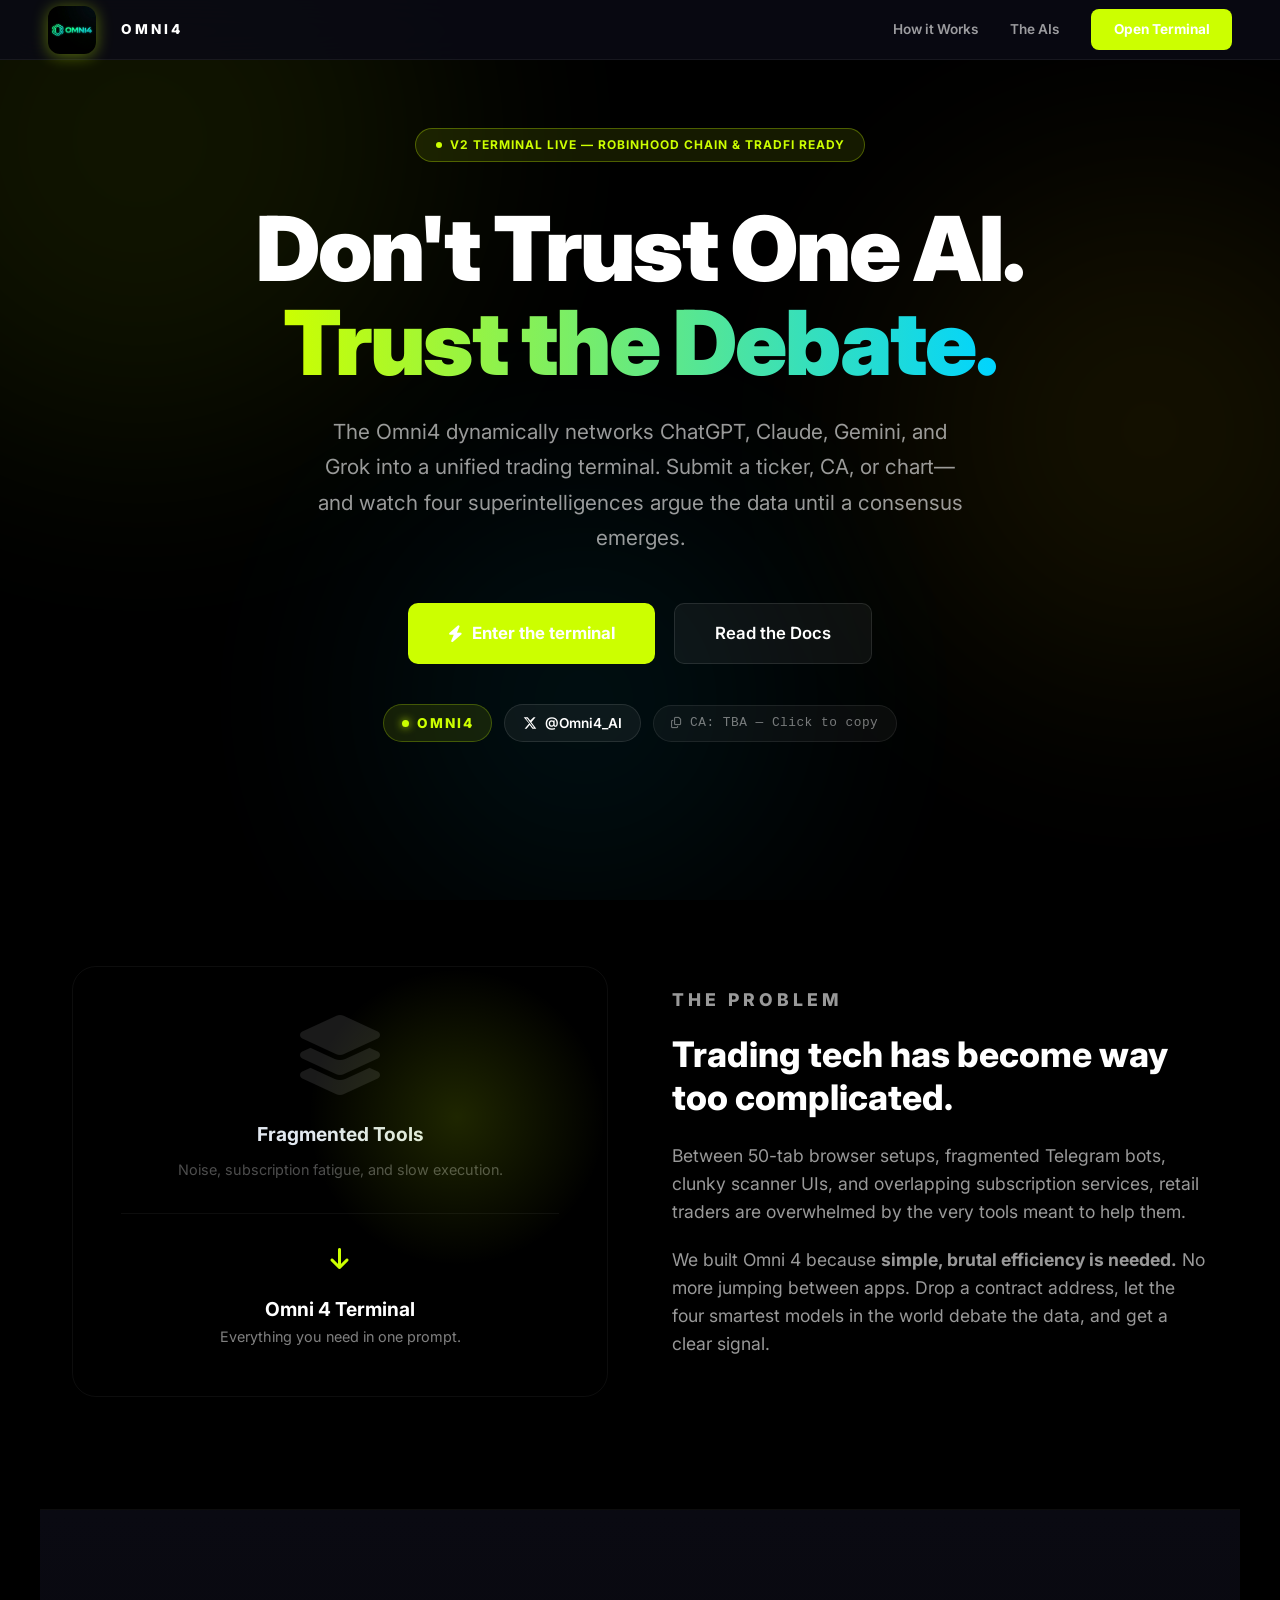
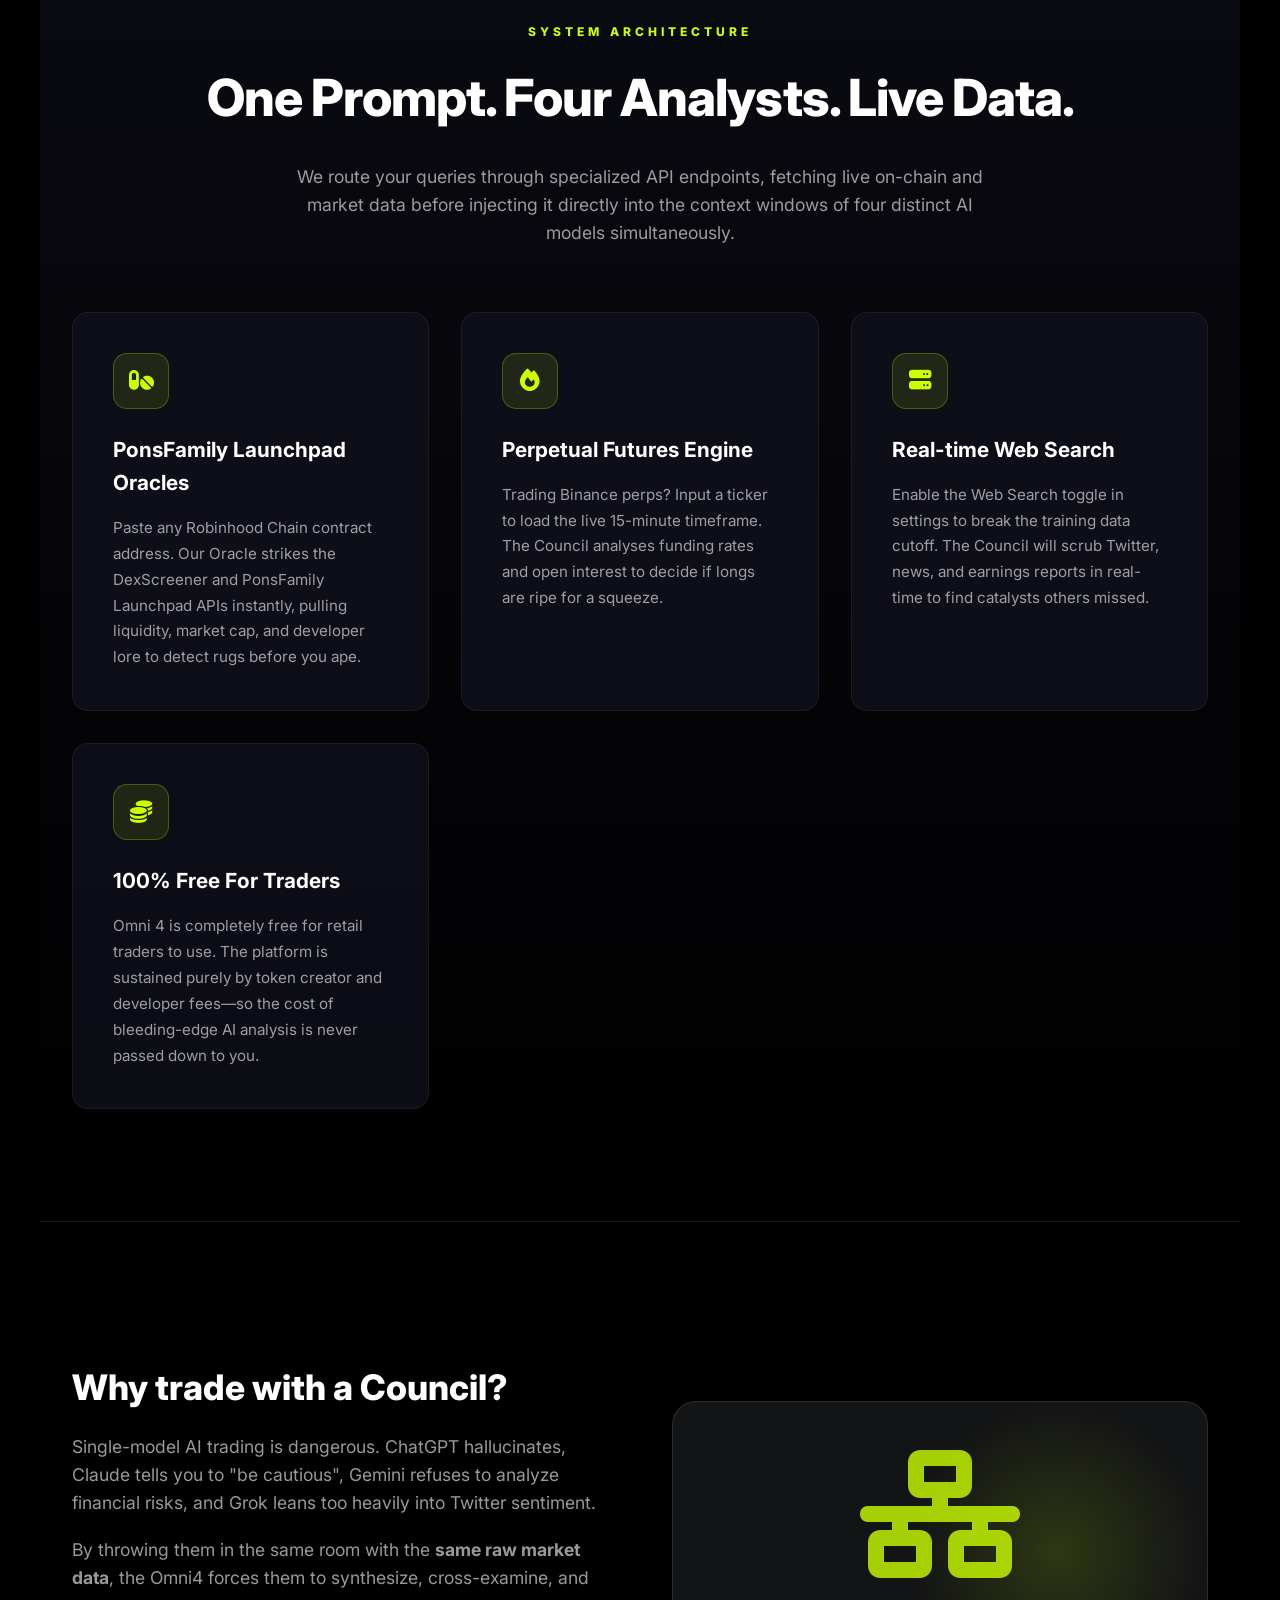
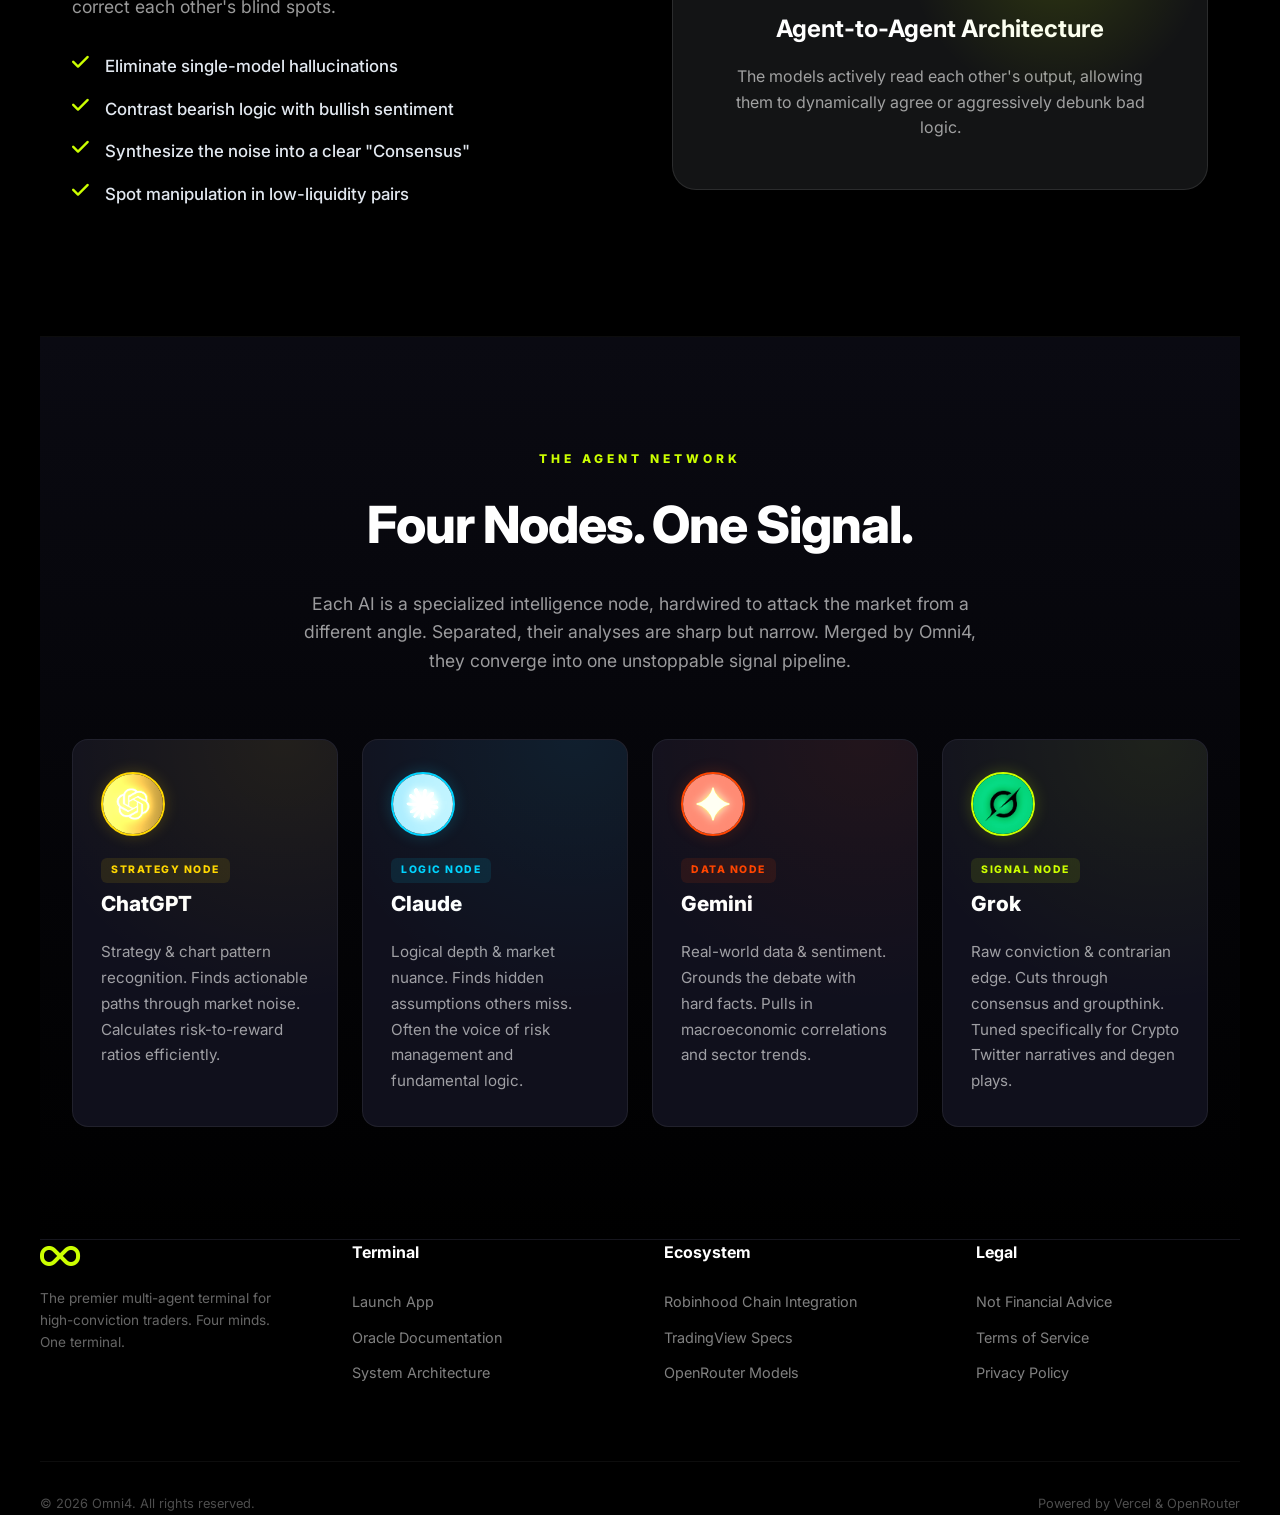
==== commit 8ef1ecda: "Add section addressing complicated trading tech" ====
--- a/index.html
+++ b/index.html
@@ -448,6 +448,28 @@
 
         </section>
 
+        <!-- THE PROBLEM -->
+        <section class="section">
+            <div class="info-grid">
+                <div class="info-text" style="order: 2;">
+                    <p class="section-label" style="text-align:left;">The Problem</p>
+                    <h3>Trading tech has become way too complicated.</h3>
+                    <p>Between 50-tab browser setups, fragmented Telegram bots, clunky scanner UIs, and overlapping subscription services, retail traders are overwhelmed by the very tools meant to help them.</p>
+                    <p>We built Omni 4 because <strong>simple, brutal efficiency is needed.</strong> No more jumping between apps. Drop a contract address, let the four smartest models in the world debate the data, and get a clear signal.</p>
+                </div>
+                <div class="info-visual" style="text-align:center; background: transparent; border: 1px solid rgba(255,255,255,0.05); order: 1;">
+                    <i class="fa-solid fa-layer-group" style="font-size:5rem; color:rgba(255,255,255,0.1); margin-bottom: 1.5rem; display:block;"></i>
+                    <h4 style="font-size:1.2rem; color:var(--text-2); margin-bottom:0.5rem;">Fragmented Tools</h4>
+                    <p style="font-size:0.9rem; color:rgba(255,255,255,0.3);">Noise, subscription fatigue, and slow execution.</p>
+                    <div style="margin-top:2rem; padding-top:2rem; border-top:1px solid rgba(255,255,255,0.05);">
+                        <i class="fa-solid fa-arrow-down" style="font-size:1.5rem; color:var(--power); margin-bottom:1.5rem;"></i>
+                        <h4 style="font-size:1.2rem; color:#fff;">Omni 4 Terminal</h4>
+                        <p style="font-size:0.9rem; color:rgba(255,255,255,0.5);">Everything you need in one prompt.</p>
+                    </div>
+                </div>
+            </div>
+        </section>
+
         <!-- HOW IT WORKS -->
         <section class="section section-dark" id="how-it-works">
             <p class="section-label">System Architecture</p>
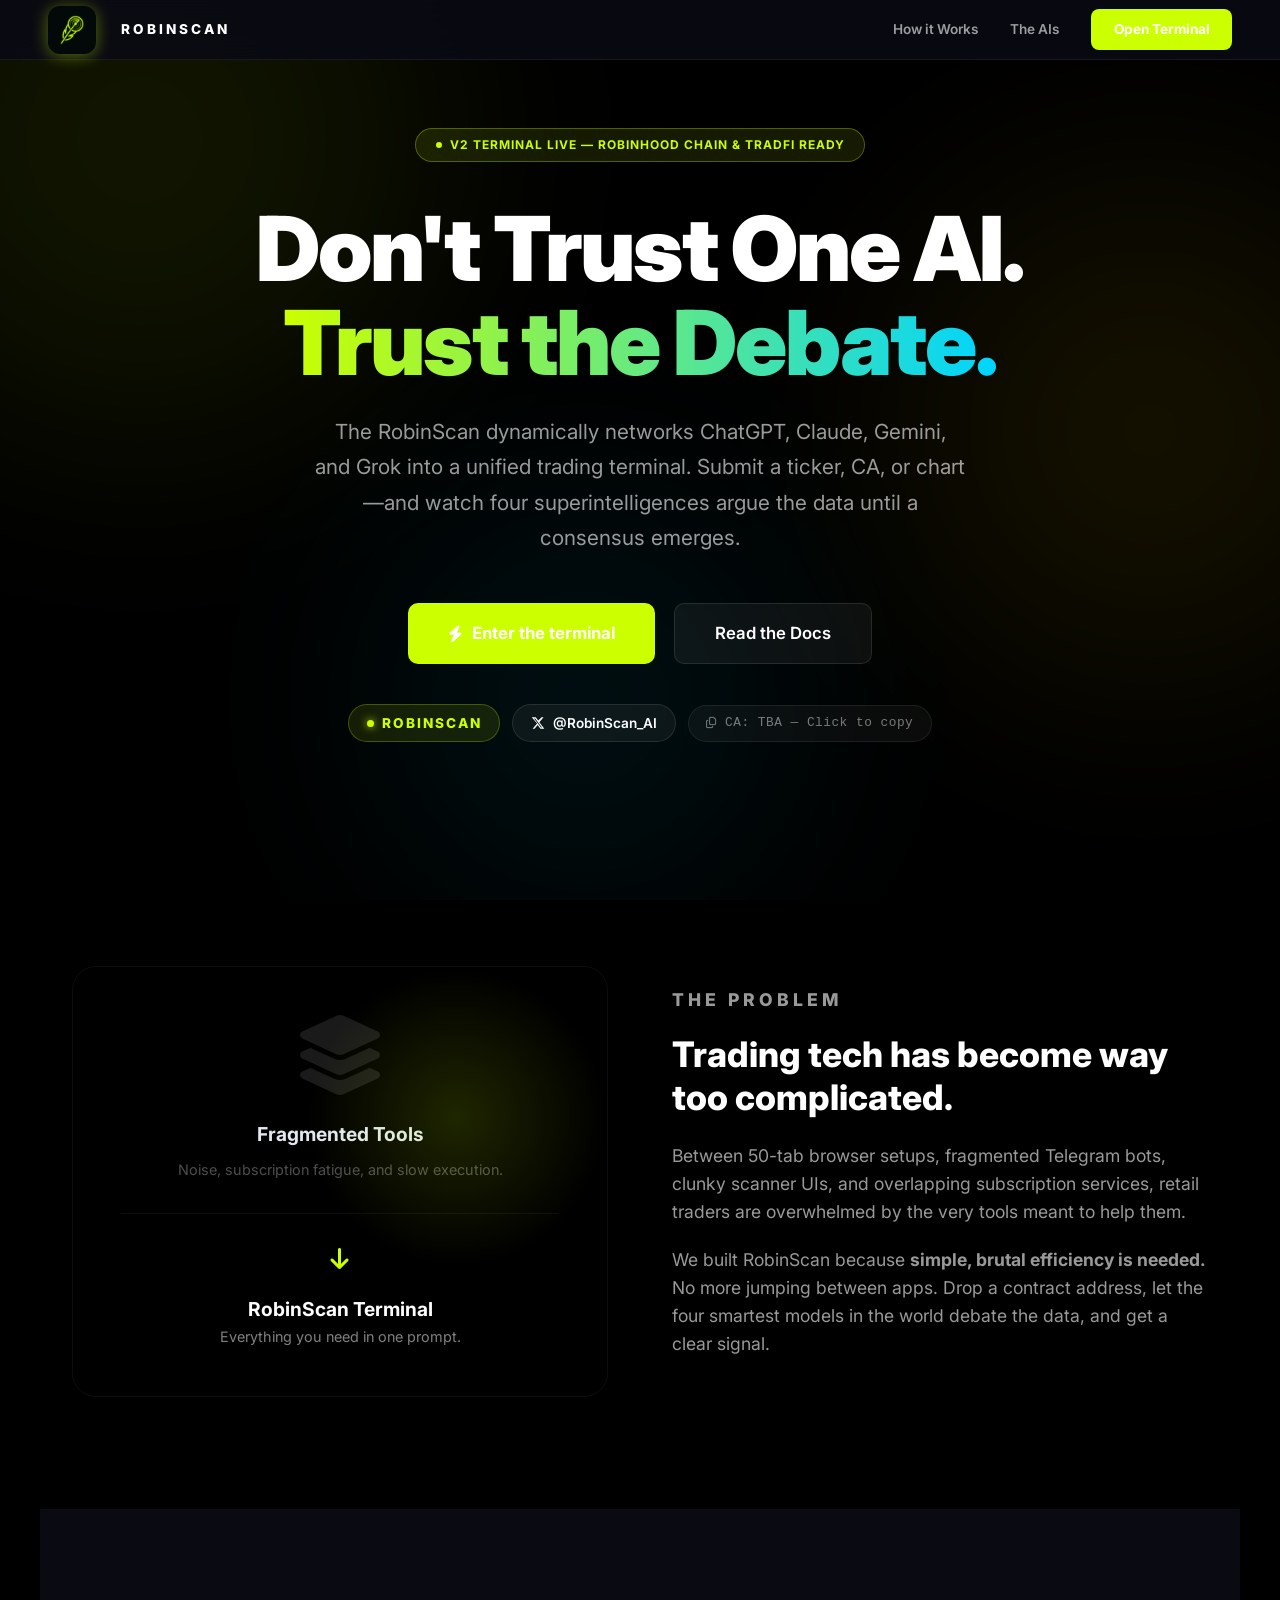
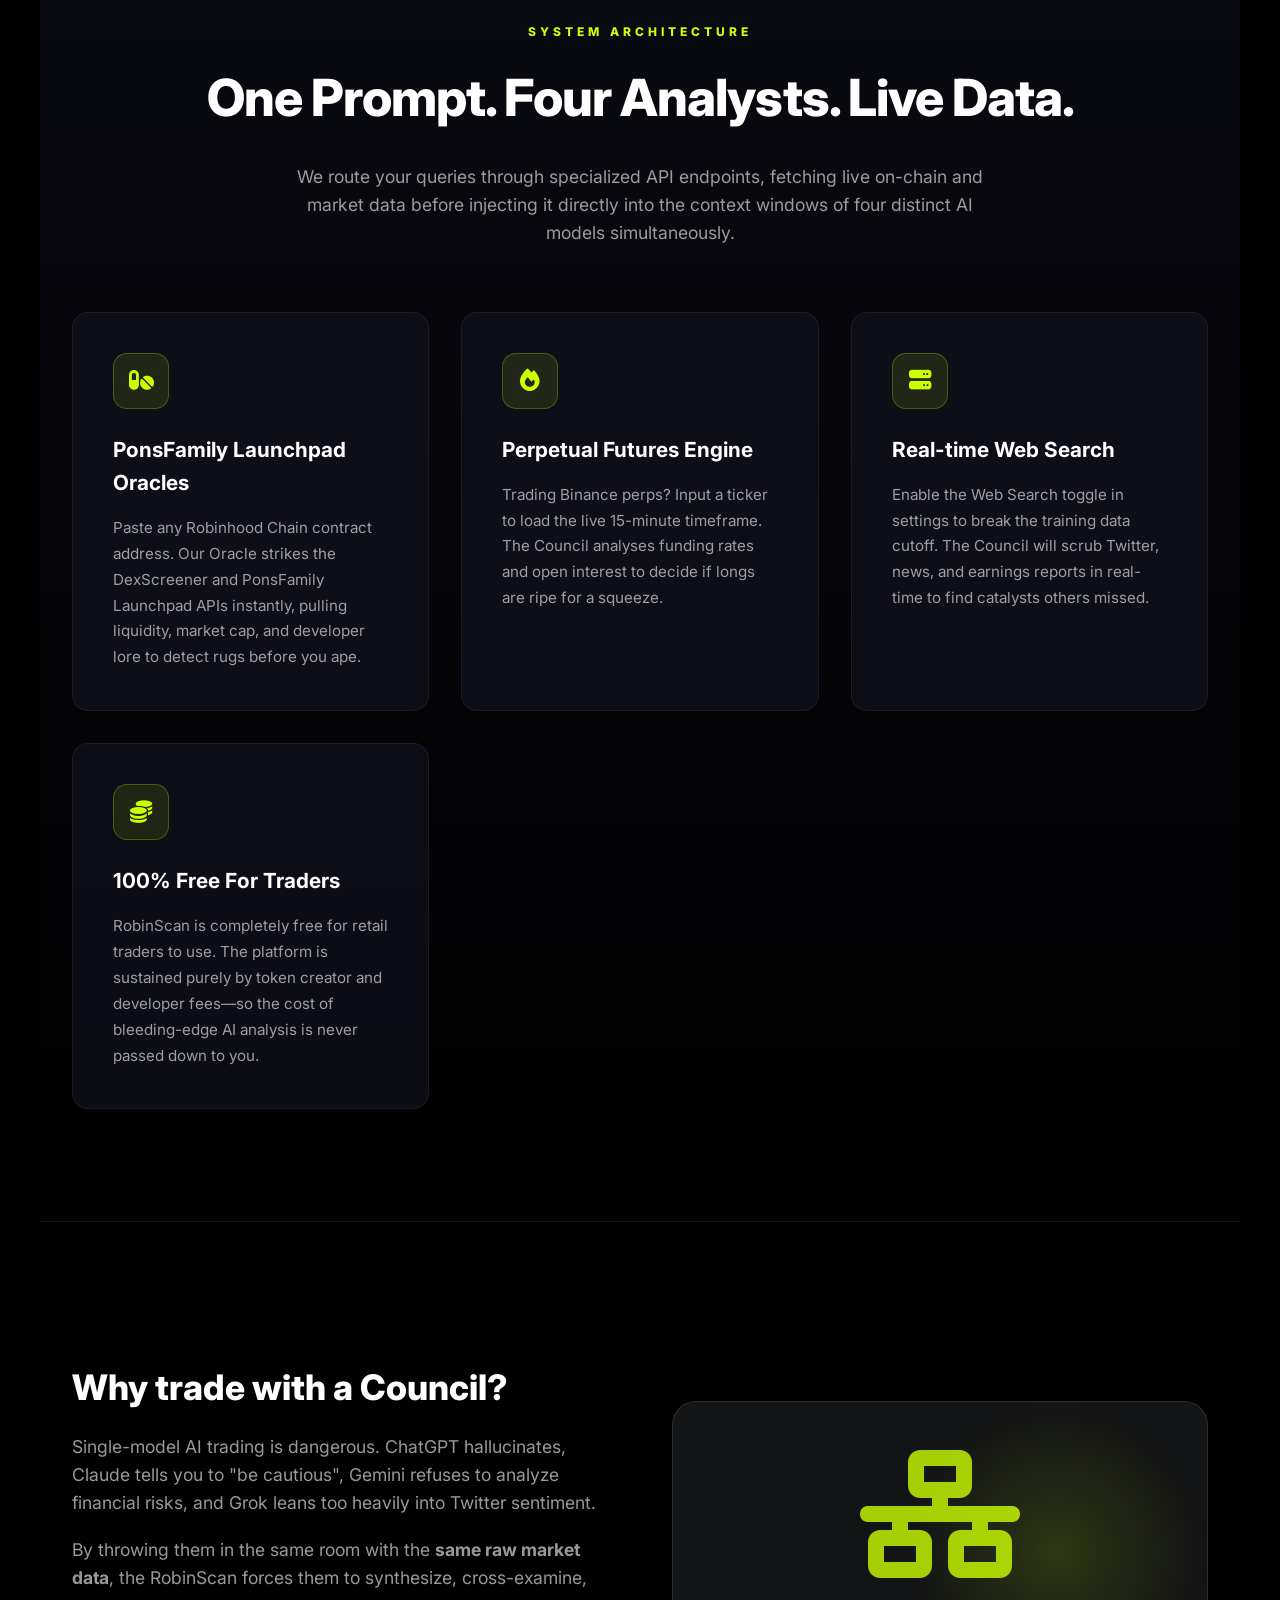
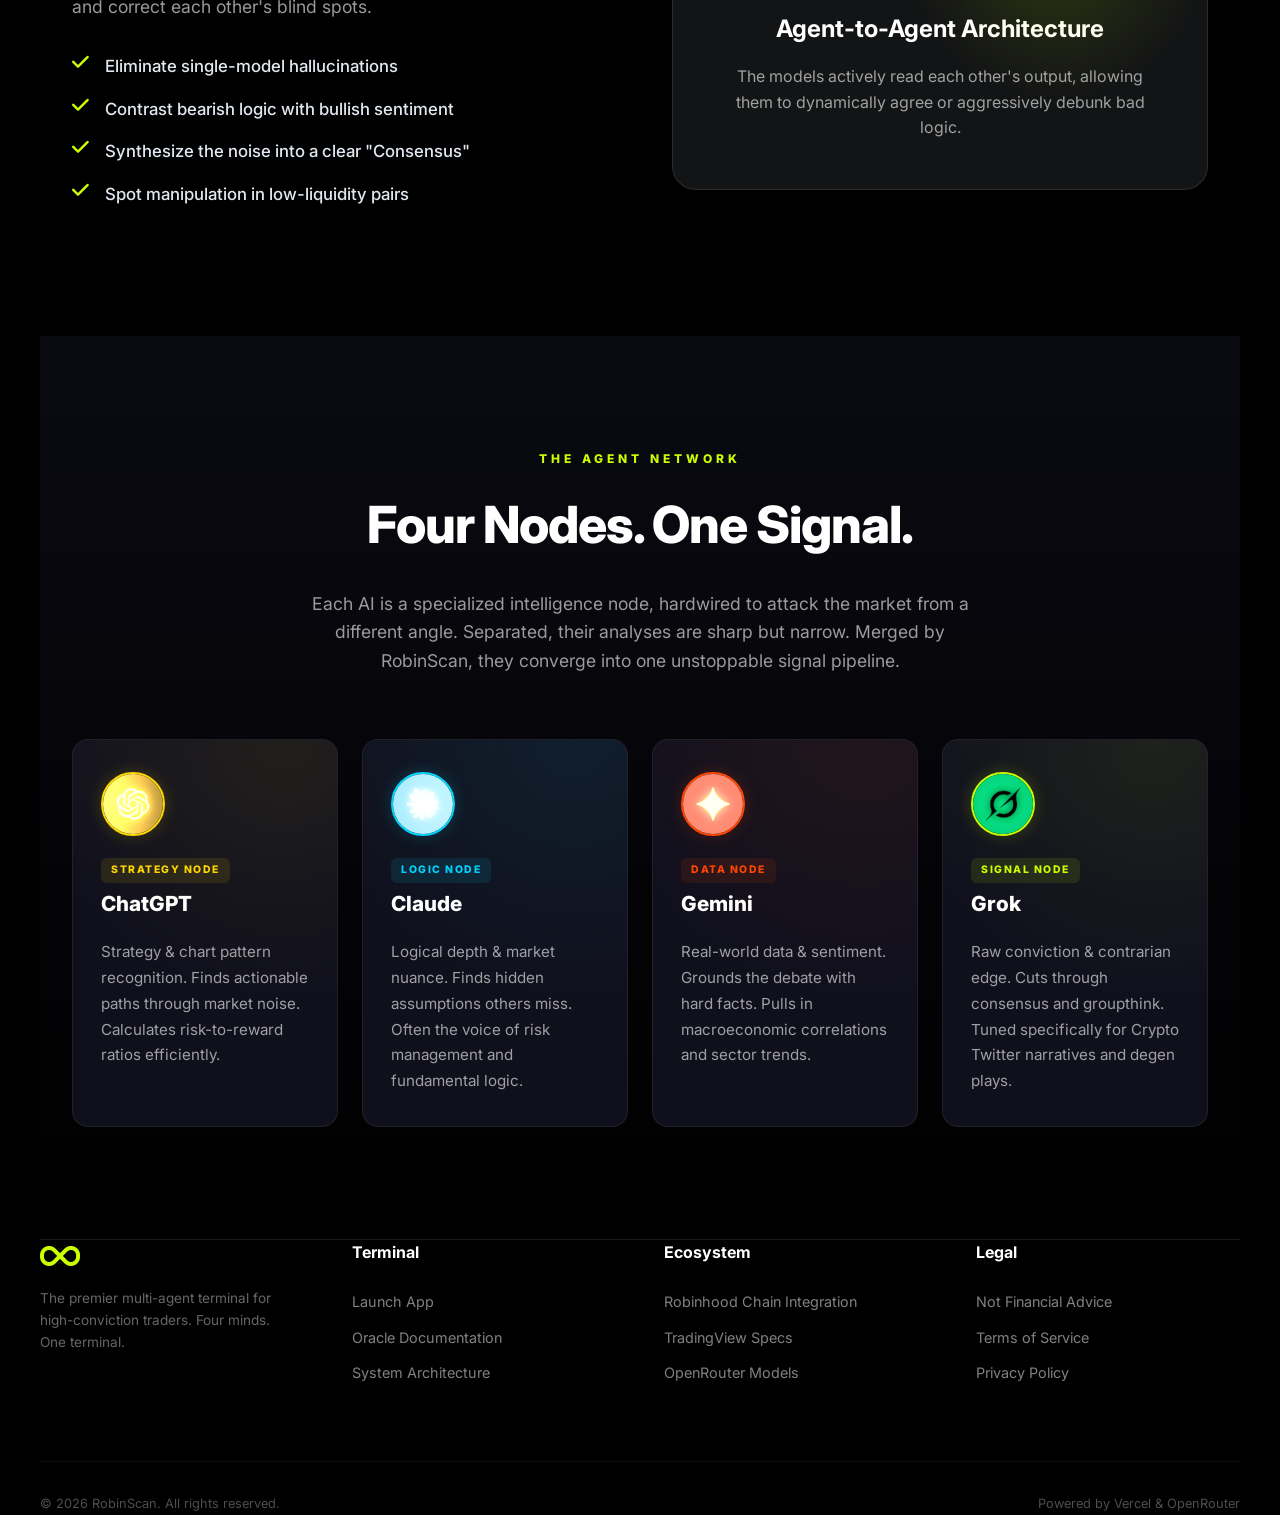
==== commit f2134411: "Rebrand from Omni4 to RobinScan with new logo" ====
--- a/index.html
+++ b/index.html
@@ -3,15 +3,15 @@
 <head>
     <meta charset="UTF-8">
     <meta name="viewport" content="width=device-width, initial-scale=1.0">
-    <title>Omni4 – Multi-AI Trading Terminal</title>
-    <meta name="description" content="Four AI minds. One decision. The Omni4 brings ChatGPT, Claude, Gemini and Grok together to analyse any token, chart or market in real-time.">
+    <title>RobinScan – Multi-AI Trading Terminal</title>
+    <meta name="description" content="Four AI minds. One decision. The RobinScan brings ChatGPT, Claude, Gemini and Grok together to analyse any token, chart or market in real-time.">
     
     <!-- Favicon and Social Meta -->
-    <link rel="icon" type="image/png" href="omni4_logo.png">
-    <link rel="apple-touch-icon" href="omni4_logo.png">
-    <meta property="og:title" content="Omni4 – Multi-AI Trading Terminal">
-    <meta property="og:description" content="Four AI minds. One decision. No fluff. The Omni4 terminal.">
-    <meta property="og:image" content="omni4_logo.png">
+    <link rel="icon" type="image/png" href="robinscan_logo.jpg">
+    <link rel="apple-touch-icon" href="robinscan_logo.jpg">
+    <meta property="og:title" content="RobinScan – Multi-AI Trading Terminal">
+    <meta property="og:description" content="Four AI minds. One decision. No fluff. The RobinScan terminal.">
+    <meta property="og:image" content="robinscan_logo.jpg">
     <meta name="twitter:card" content="summary_large_image">
     <link href="https://fonts.googleapis.com/css2?family=Inter:wght@300;400;500;600;700;800;900&display=swap" rel="stylesheet">
     <link rel="stylesheet" href="https://cdnjs.cloudflare.com/ajax/libs/font-awesome/6.5.1/css/all.min.css">
@@ -396,8 +396,8 @@
     <!-- NAVBAR -->
     <nav>
         <div class="nav-brand">
-            <img src="omni4_logo.png" alt="Omni4 Logo" style="height:48px; width:auto; border-radius:12px; margin-right:15px; filter: drop-shadow(0 2px 8px rgba(204,255,0,0.4));">
-            <span class="nav-brand-name">OMNI4</span>
+            <img src="robinscan_logo.jpg" alt="RobinScan Logo" style="height:48px; width:auto; border-radius:12px; margin-right:15px; filter: drop-shadow(0 2px 8px rgba(204,255,0,0.4));">
+            <span class="nav-brand-name">ROBINSCAN</span>
         </div>
         <div class="nav-right">
             <a href="#how-it-works" class="nav-link">How it Works</a>
@@ -418,7 +418,7 @@
                 <span class="highlight">Trust the Debate.</span>
             </h1>
             <p class="hero-sub">
-                The Omni4 dynamically networks ChatGPT, Claude, Gemini, and Grok into a unified trading terminal. Submit a ticker, CA, or chart—and watch four superintelligences argue the data until a consensus emerges.
+                The RobinScan dynamically networks ChatGPT, Claude, Gemini, and Grok into a unified trading terminal. Submit a ticker, CA, or chart—and watch four superintelligences argue the data until a consensus emerges.
             </p>
             <div class="hero-actions">
                 <a href="app.html" class="btn-primary">
@@ -430,12 +430,12 @@
                 <!-- Ticker pill -->
                 <div style="display:flex;align-items:center;gap:0.5rem;background:rgba(204,255,0,0.1);border:1px solid rgba(204,255,0,0.25);padding:0.45rem 1.1rem;border-radius:99px;">
                     <div style="width:7px;height:7px;border-radius:50%;background:#CCFF00;box-shadow:0 0 8px #CCFF00;animation:blink 2s infinite;"></div>
-                    <span style="font-size:0.85rem;font-weight:800;letter-spacing:2px;color:#CCFF00;">OMNI4</span>
+                    <span style="font-size:0.85rem;font-weight:800;letter-spacing:2px;color:#CCFF00;">ROBINSCAN</span>
                 </div>
                 <!-- X / Twitter link -->
-                <a href="https://x.com/Omni4_AI" target="_blank" rel="noopener" style="display:flex;align-items:center;gap:0.5rem;background:rgba(255,255,255,0.05);border:1px solid rgba(255,255,255,0.1);padding:0.45rem 1.1rem;border-radius:99px;text-decoration:none;color:#fff;font-size:0.85rem;font-weight:600;transition:all 0.2s;" onmouseover="this.style.borderColor='#CCFF00';this.style.color='#CCFF00'" onmouseout="this.style.borderColor='rgba(255,255,255,0.1)';this.style.color='#fff'">
+                <a href="https://x.com/RobinScan_AI" target="_blank" rel="noopener" style="display:flex;align-items:center;gap:0.5rem;background:rgba(255,255,255,0.05);border:1px solid rgba(255,255,255,0.1);padding:0.45rem 1.1rem;border-radius:99px;text-decoration:none;color:#fff;font-size:0.85rem;font-weight:600;transition:all 0.2s;" onmouseover="this.style.borderColor='#CCFF00';this.style.color='#CCFF00'" onmouseout="this.style.borderColor='rgba(255,255,255,0.1)';this.style.color='#fff'">
                     <svg width="14" height="14" viewBox="0 0 24 24" fill="currentColor"><path d="M18.244 2.25h3.308l-7.227 8.26 8.502 11.24H16.17l-4.714-6.231-5.401 6.231H2.744l7.737-8.835L1.254 2.25H8.08l4.261 5.632 5.903-5.632zm-1.161 17.52h1.833L7.084 4.126H5.117z"/></svg>
-                    @Omni4_AI
+                    @RobinScan_AI
                 </a>
                 <!-- CA copy box -->
                 <div id="ca-box" onclick="navigator.clipboard.writeText('TBA'); this.querySelector('.ca-label').textContent='Copied!'; setTimeout(()=>this.querySelector('.ca-label').textContent='CA: TBA — Click to copy',2000);"
@@ -455,7 +455,7 @@
                     <p class="section-label" style="text-align:left;">The Problem</p>
                     <h3>Trading tech has become way too complicated.</h3>
                     <p>Between 50-tab browser setups, fragmented Telegram bots, clunky scanner UIs, and overlapping subscription services, retail traders are overwhelmed by the very tools meant to help them.</p>
-                    <p>We built Omni 4 because <strong>simple, brutal efficiency is needed.</strong> No more jumping between apps. Drop a contract address, let the four smartest models in the world debate the data, and get a clear signal.</p>
+                    <p>We built RobinScan because <strong>simple, brutal efficiency is needed.</strong> No more jumping between apps. Drop a contract address, let the four smartest models in the world debate the data, and get a clear signal.</p>
                 </div>
                 <div class="info-visual" style="text-align:center; background: transparent; border: 1px solid rgba(255,255,255,0.05); order: 1;">
                     <i class="fa-solid fa-layer-group" style="font-size:5rem; color:rgba(255,255,255,0.1); margin-bottom: 1.5rem; display:block;"></i>
@@ -463,7 +463,7 @@
                     <p style="font-size:0.9rem; color:rgba(255,255,255,0.3);">Noise, subscription fatigue, and slow execution.</p>
                     <div style="margin-top:2rem; padding-top:2rem; border-top:1px solid rgba(255,255,255,0.05);">
                         <i class="fa-solid fa-arrow-down" style="font-size:1.5rem; color:var(--power); margin-bottom:1.5rem;"></i>
-                        <h4 style="font-size:1.2rem; color:#fff;">Omni 4 Terminal</h4>
+                        <h4 style="font-size:1.2rem; color:#fff;">RobinScan Terminal</h4>
                         <p style="font-size:0.9rem; color:rgba(255,255,255,0.5);">Everything you need in one prompt.</p>
                     </div>
                 </div>
@@ -495,7 +495,7 @@
                 <div class="feature-box">
                     <div class="feature-icon"><i class="fa-solid fa-coins"></i></div>
                     <h3 class="feature-title">100% Free For Traders</h3>
-                    <p class="feature-desc">Omni 4 is completely free for retail traders to use. The platform is sustained purely by token creator and developer fees—so the cost of bleeding-edge AI analysis is never passed down to you.</p>
+                    <p class="feature-desc">RobinScan is completely free for retail traders to use. The platform is sustained purely by token creator and developer fees—so the cost of bleeding-edge AI analysis is never passed down to you.</p>
                 </div>
             </div>
         </section>
@@ -506,7 +506,7 @@
                 <div class="info-text">
                     <h3>Why trade with a Council?</h3>
                     <p>Single-model AI trading is dangerous. ChatGPT hallucinates, Claude tells you to "be cautious", Gemini refuses to analyze financial risks, and Grok leans too heavily into Twitter sentiment.</p>
-                    <p>By throwing them in the same room with the <strong>same raw market data</strong>, the Omni4 forces them to synthesize, cross-examine, and correct each other's blind spots.</p>
+                    <p>By throwing them in the same room with the <strong>same raw market data</strong>, the RobinScan forces them to synthesize, cross-examine, and correct each other's blind spots.</p>
                     <ul class="info-list">
                         <li><i class="fa-solid fa-check"></i> Eliminate single-model hallucinations</li>
                         <li><i class="fa-solid fa-check"></i> Contrast bearish logic with bullish sentiment</li>
@@ -526,7 +526,7 @@
         <section class="section section-dark" id="the-council">
             <p class="section-label">The Agent Network</p>
             <h2 class="section-title">Four Nodes. One Signal.</h2>
-            <p class="section-p">Each AI is a specialized intelligence node, hardwired to attack the market from a different angle. Separated, their analyses are sharp but narrow. Merged by Omni4, they converge into one unstoppable signal pipeline.</p>
+            <p class="section-p">Each AI is a specialized intelligence node, hardwired to attack the market from a different angle. Separated, their analyses are sharp but narrow. Merged by RobinScan, they converge into one unstoppable signal pipeline.</p>
             
             <div class="stones-grid">
                 <div class="stone-card mind">
@@ -599,7 +599,7 @@
                 </div>
             </div>
             <div class="footer-bottom">
-                <span>&copy; 2026 Omni4. All rights reserved.</span>
+                <span>&copy; 2026 RobinScan. All rights reserved.</span>
                 <span>Powered by Vercel & OpenRouter</span>
             </div>
         </footer>
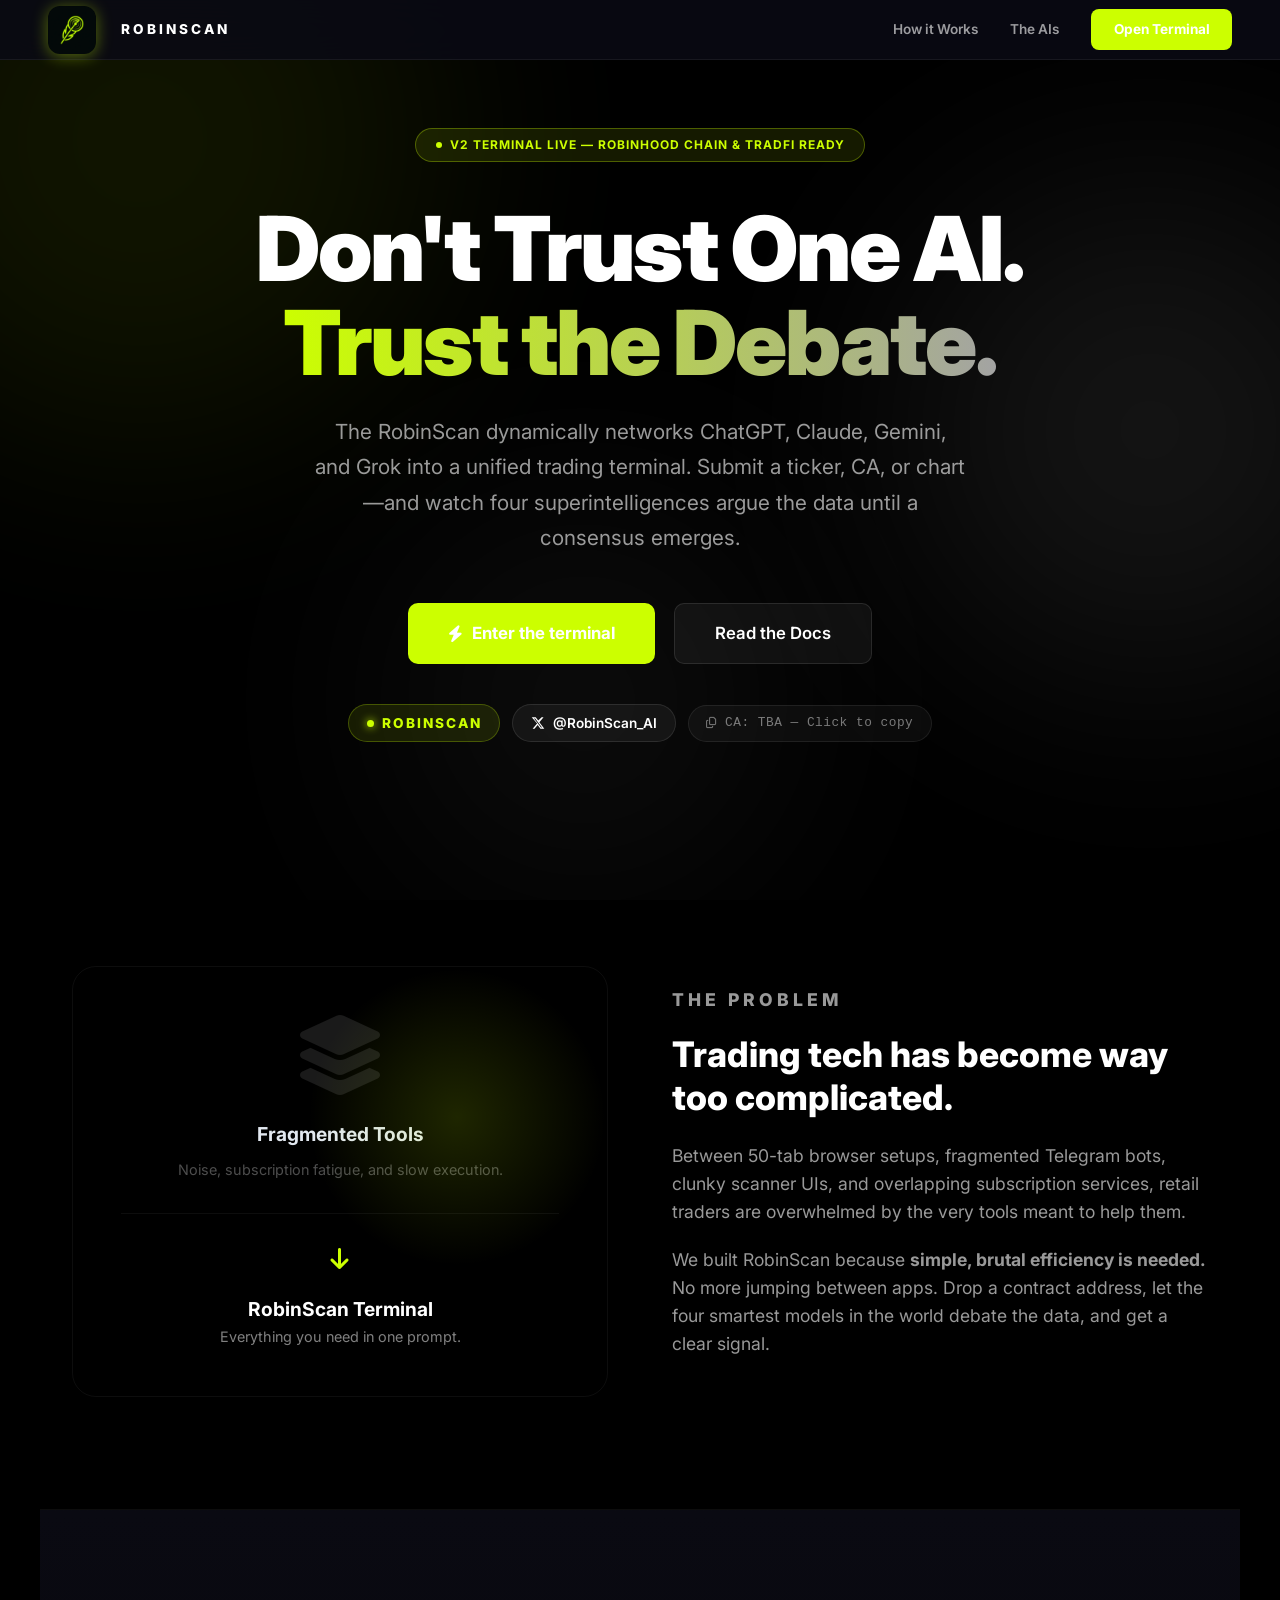
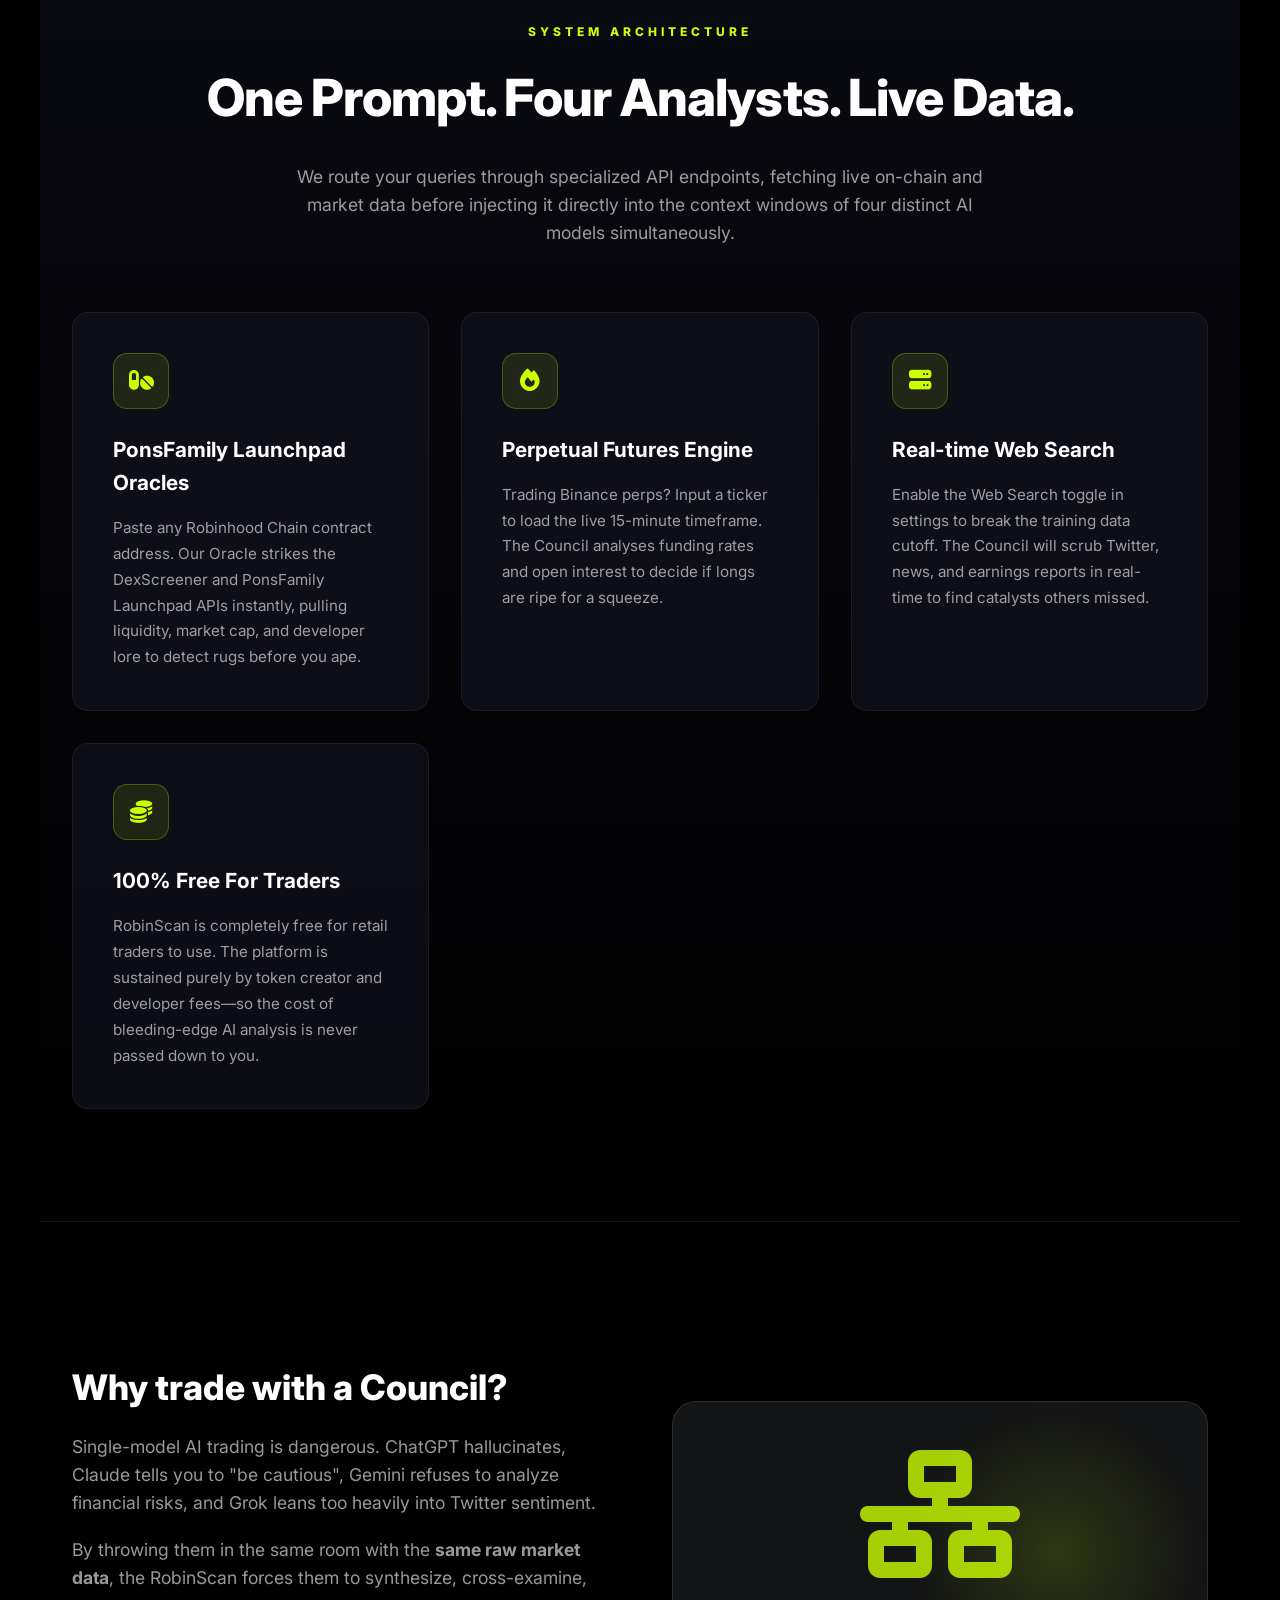
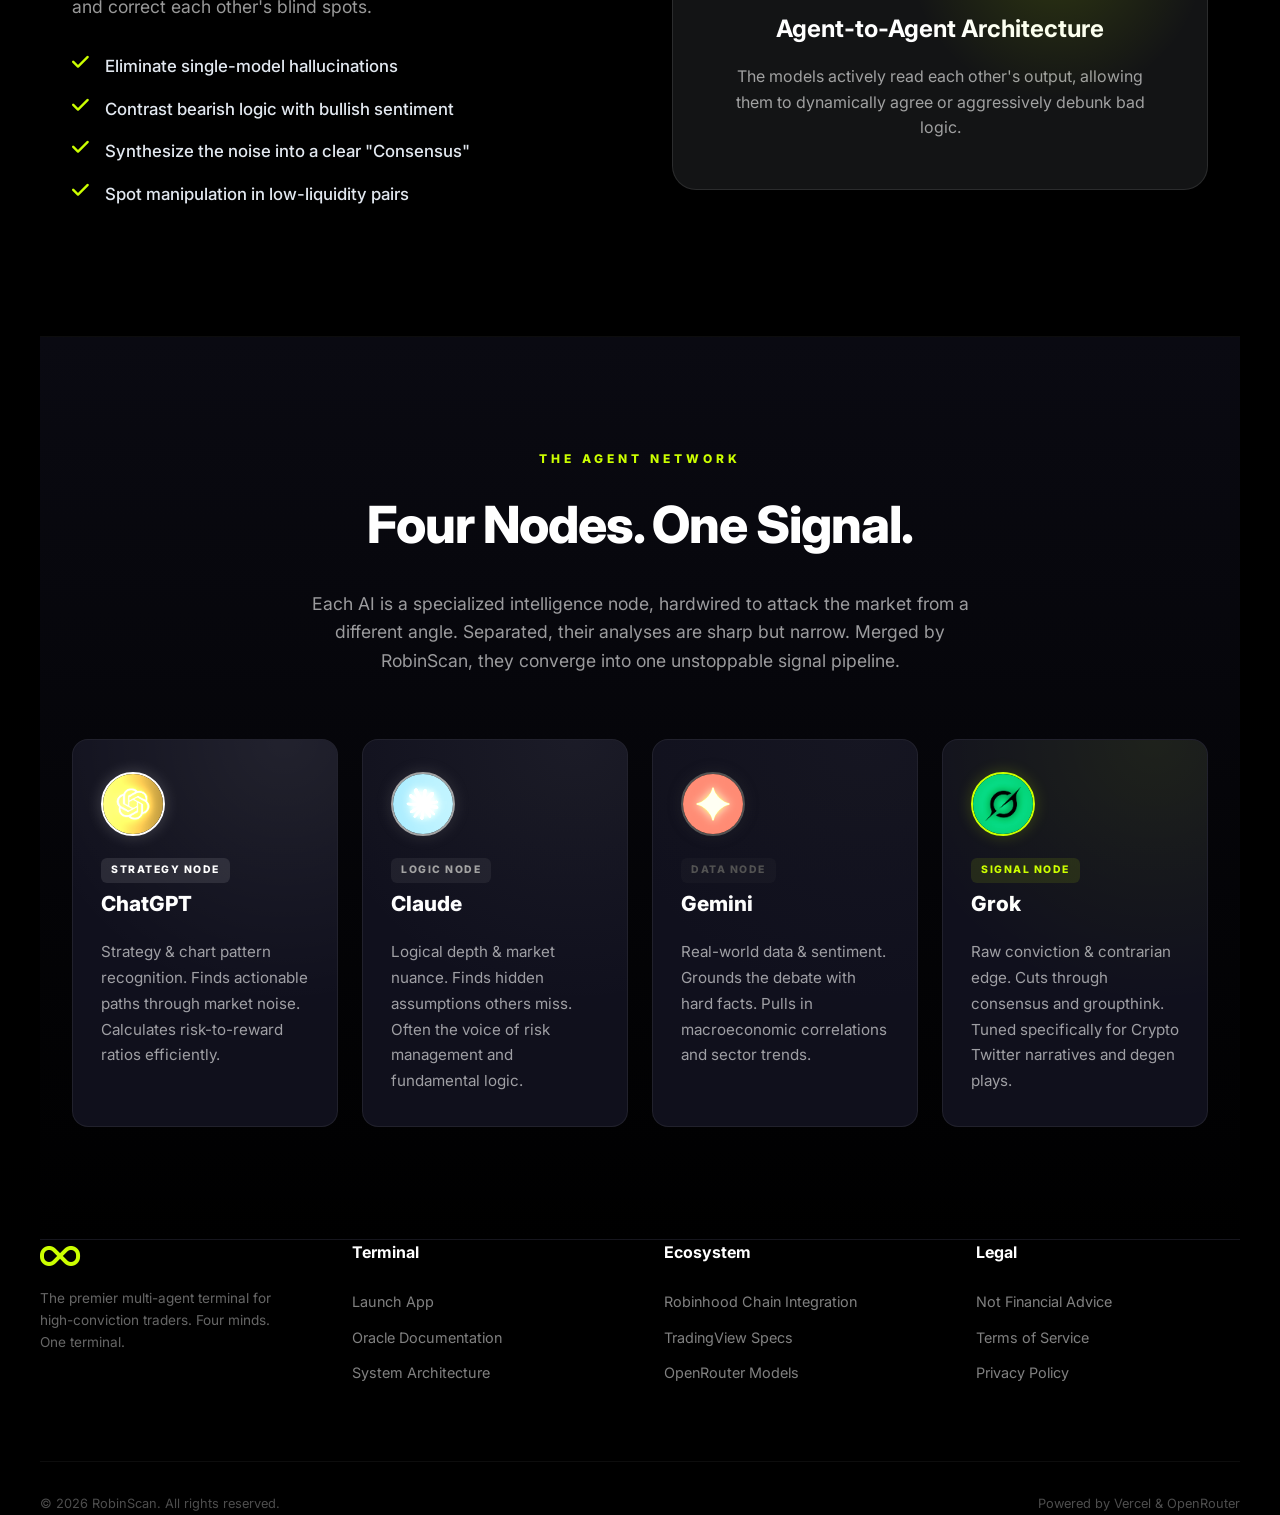
==== commit 6e33e413: "Streamline color palette to monochrome and neon green" ====
--- a/index.html
+++ b/index.html
@@ -17,9 +17,9 @@
     <link rel="stylesheet" href="https://cdnjs.cloudflare.com/ajax/libs/font-awesome/6.5.1/css/all.min.css">
     <style>
         :root {
-            --mind:    #FFD700;
-            --space:   #00D4FF;
-            --reality: #FF4500;
+            --mind:    #FFFFFF;
+            --space:   #A3A3A3;
+            --reality: #525252;
             --power:   #CCFF00;
             --power2:  #00C9A7;
             --bg-dark: #000000;
@@ -530,31 +530,31 @@
             
             <div class="stones-grid">
                 <div class="stone-card mind">
-                    <div class="stone-avatar" style="border-color:var(--mind);box-shadow:0 0 16px rgba(255,215,0,0.2);">
+                    <div class="stone-avatar" style="border-color:var(--mind);box-shadow:0 0 16px rgba(255,255,255,0.2);">
                         <img src="gpt_logo.png" alt="ChatGPT" style="filter:sepia(1) saturate(2.5) hue-rotate(5deg) brightness(1.2) drop-shadow(0 2px 3px rgba(0,0,0,0.7));">
                     </div>
                     <div>
-                        <div class="stone-tag" style="background:rgba(255,215,0,0.1);color:var(--mind);">STRATEGY NODE</div>
+                        <div class="stone-tag" style="background:rgba(255,255,255,0.1);color:var(--mind);">STRATEGY NODE</div>
                         <div class="stone-name">ChatGPT</div>
                     </div>
                     <p class="stone-desc">Strategy & chart pattern recognition. Finds actionable paths through market noise. Calculates risk-to-reward ratios efficiently.</p>
                 </div>
                 <div class="stone-card space">
-                    <div class="stone-avatar" style="border-color:var(--space);box-shadow:0 0 16px rgba(0,212,255,0.2);">
+                    <div class="stone-avatar" style="border-color:var(--space);box-shadow:0 0 16px rgba(163,163,163,0.2);">
                         <img src="claude_logo.png" alt="Claude" style="filter:sepia(1) saturate(2.5) hue-rotate(175deg) brightness(1.1) drop-shadow(0 2px 3px rgba(0,0,0,0.7));">
                     </div>
                     <div>
-                        <div class="stone-tag" style="background:rgba(0,212,255,0.1);color:var(--space);">LOGIC NODE</div>
+                        <div class="stone-tag" style="background:rgba(163,163,163,0.1);color:var(--space);">LOGIC NODE</div>
                         <div class="stone-name">Claude</div>
                     </div>
                     <p class="stone-desc">Logical depth & market nuance. Finds hidden assumptions others miss. Often the voice of risk management and fundamental logic.</p>
                 </div>
                 <div class="stone-card reality">
-                    <div class="stone-avatar" style="border-color:var(--reality);box-shadow:0 0 16px rgba(255,69,0,0.2);">
+                    <div class="stone-avatar" style="border-color:var(--reality);box-shadow:0 0 16px rgba(82,82,82,0.2);">
                         <img src="gemini_logo.png" alt="Gemini" style="filter:sepia(1) saturate(3) hue-rotate(320deg) brightness(1.1) drop-shadow(0 2px 3px rgba(0,0,0,0.7));">
                     </div>
                     <div>
-                        <div class="stone-tag" style="background:rgba(255,69,0,0.1);color:var(--reality);">DATA NODE</div>
+                        <div class="stone-tag" style="background:rgba(82,82,82,0.1);color:var(--reality);">DATA NODE</div>
                         <div class="stone-name">Gemini</div>
                     </div>
                     <p class="stone-desc">Real-world data & sentiment. Grounds the debate with hard facts. Pulls in macroeconomic correlations and sector trends.</p>
